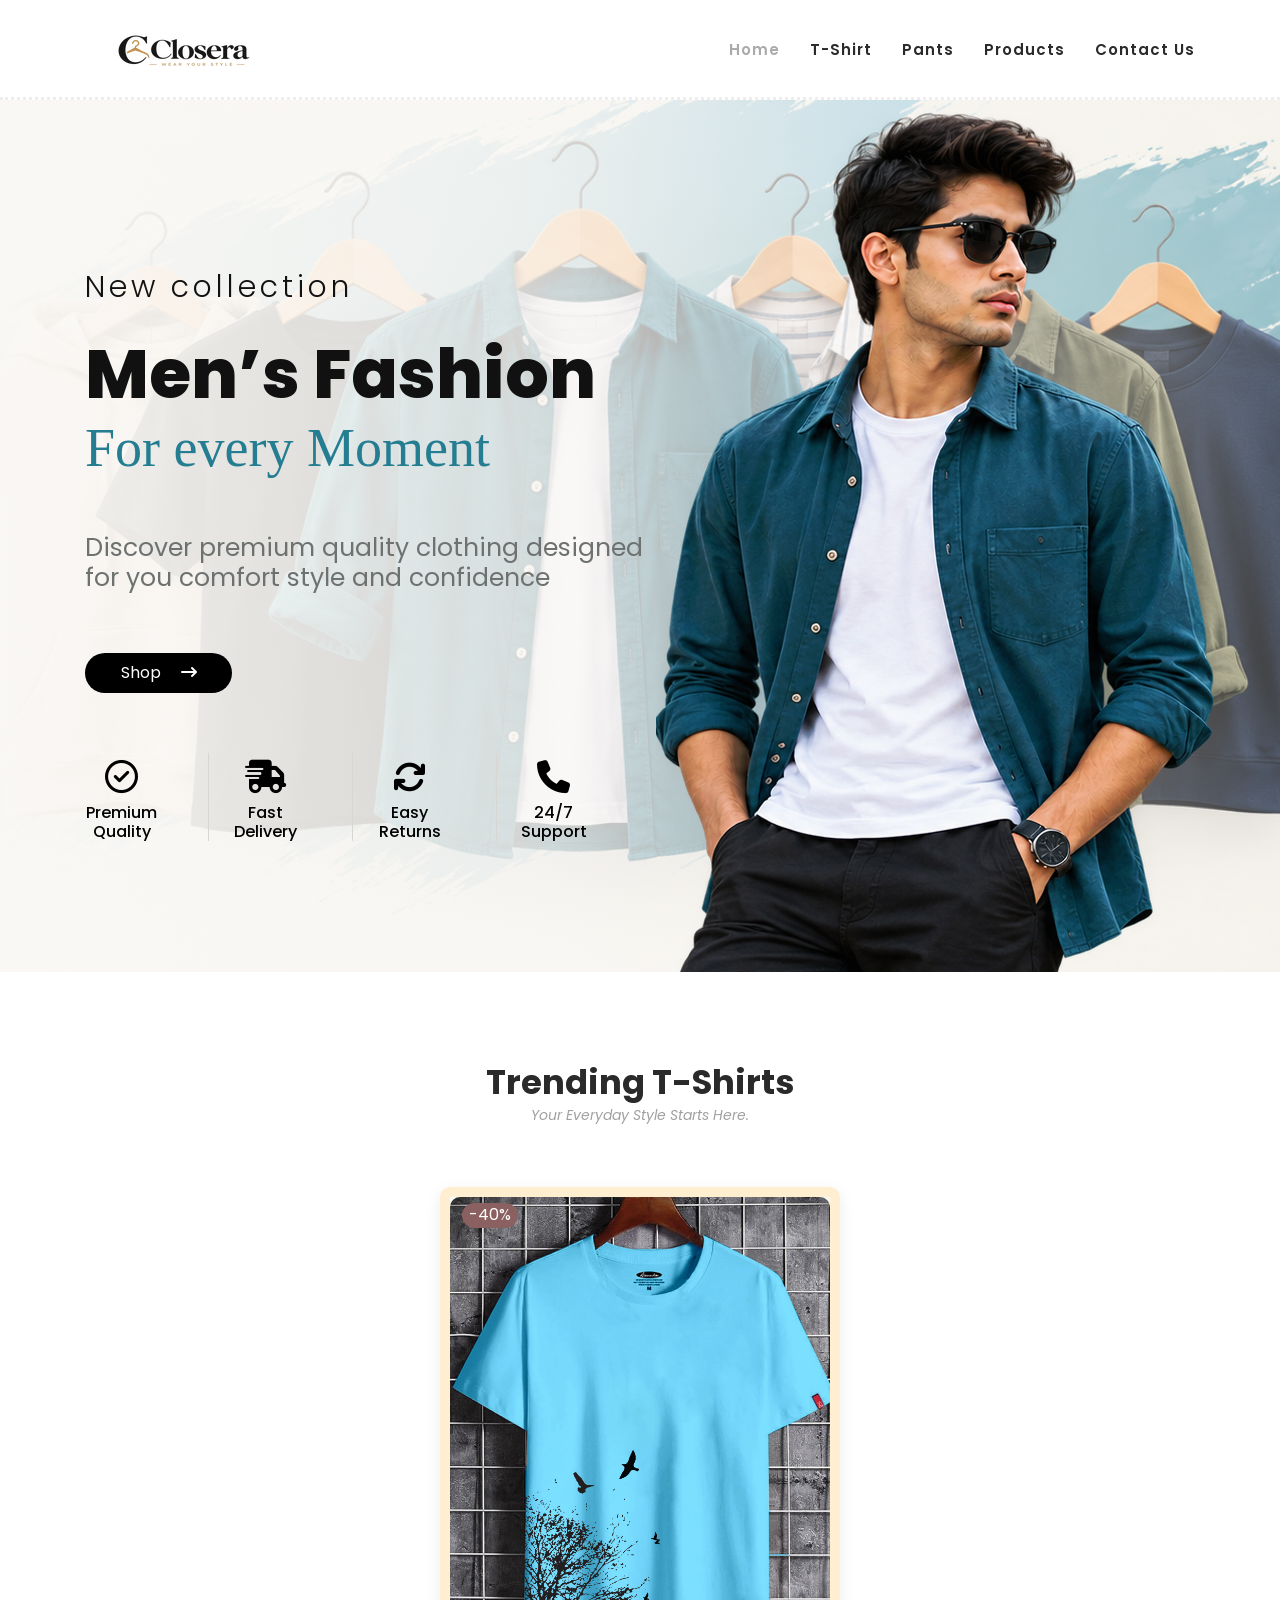
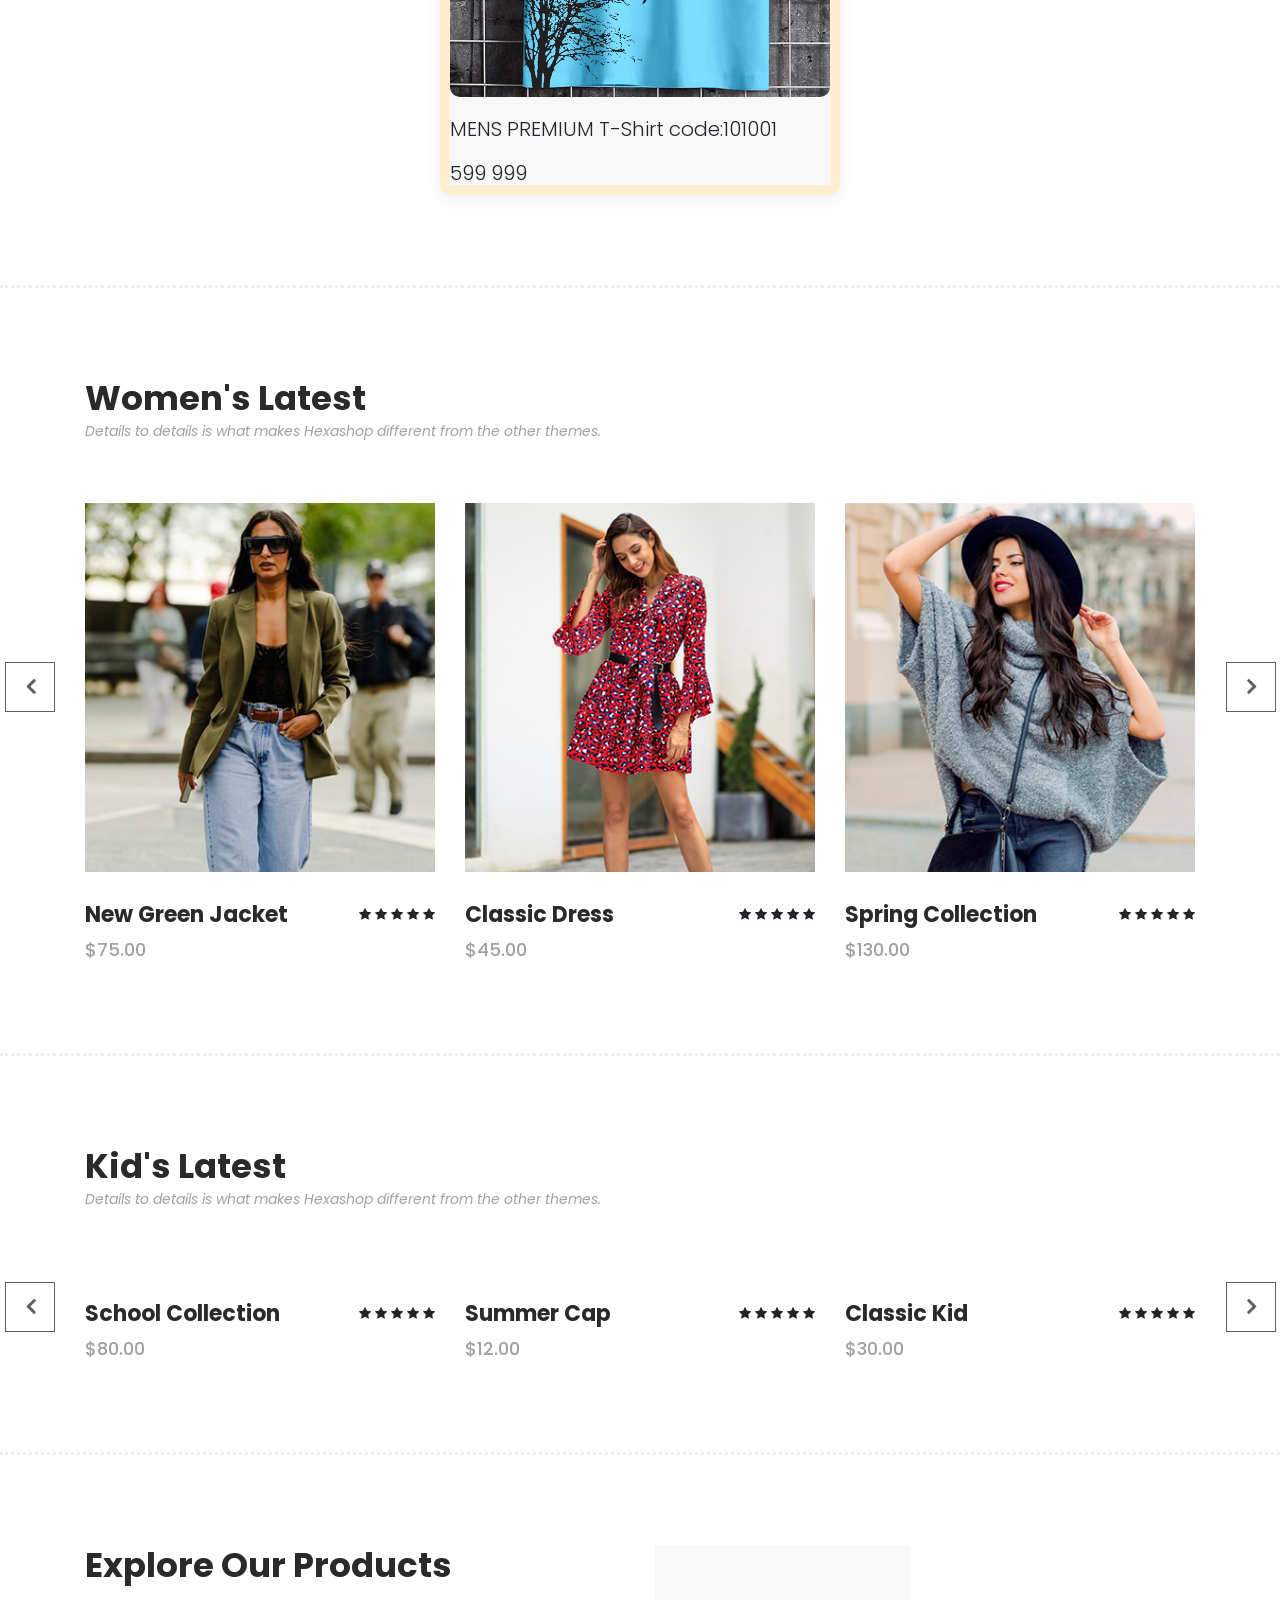
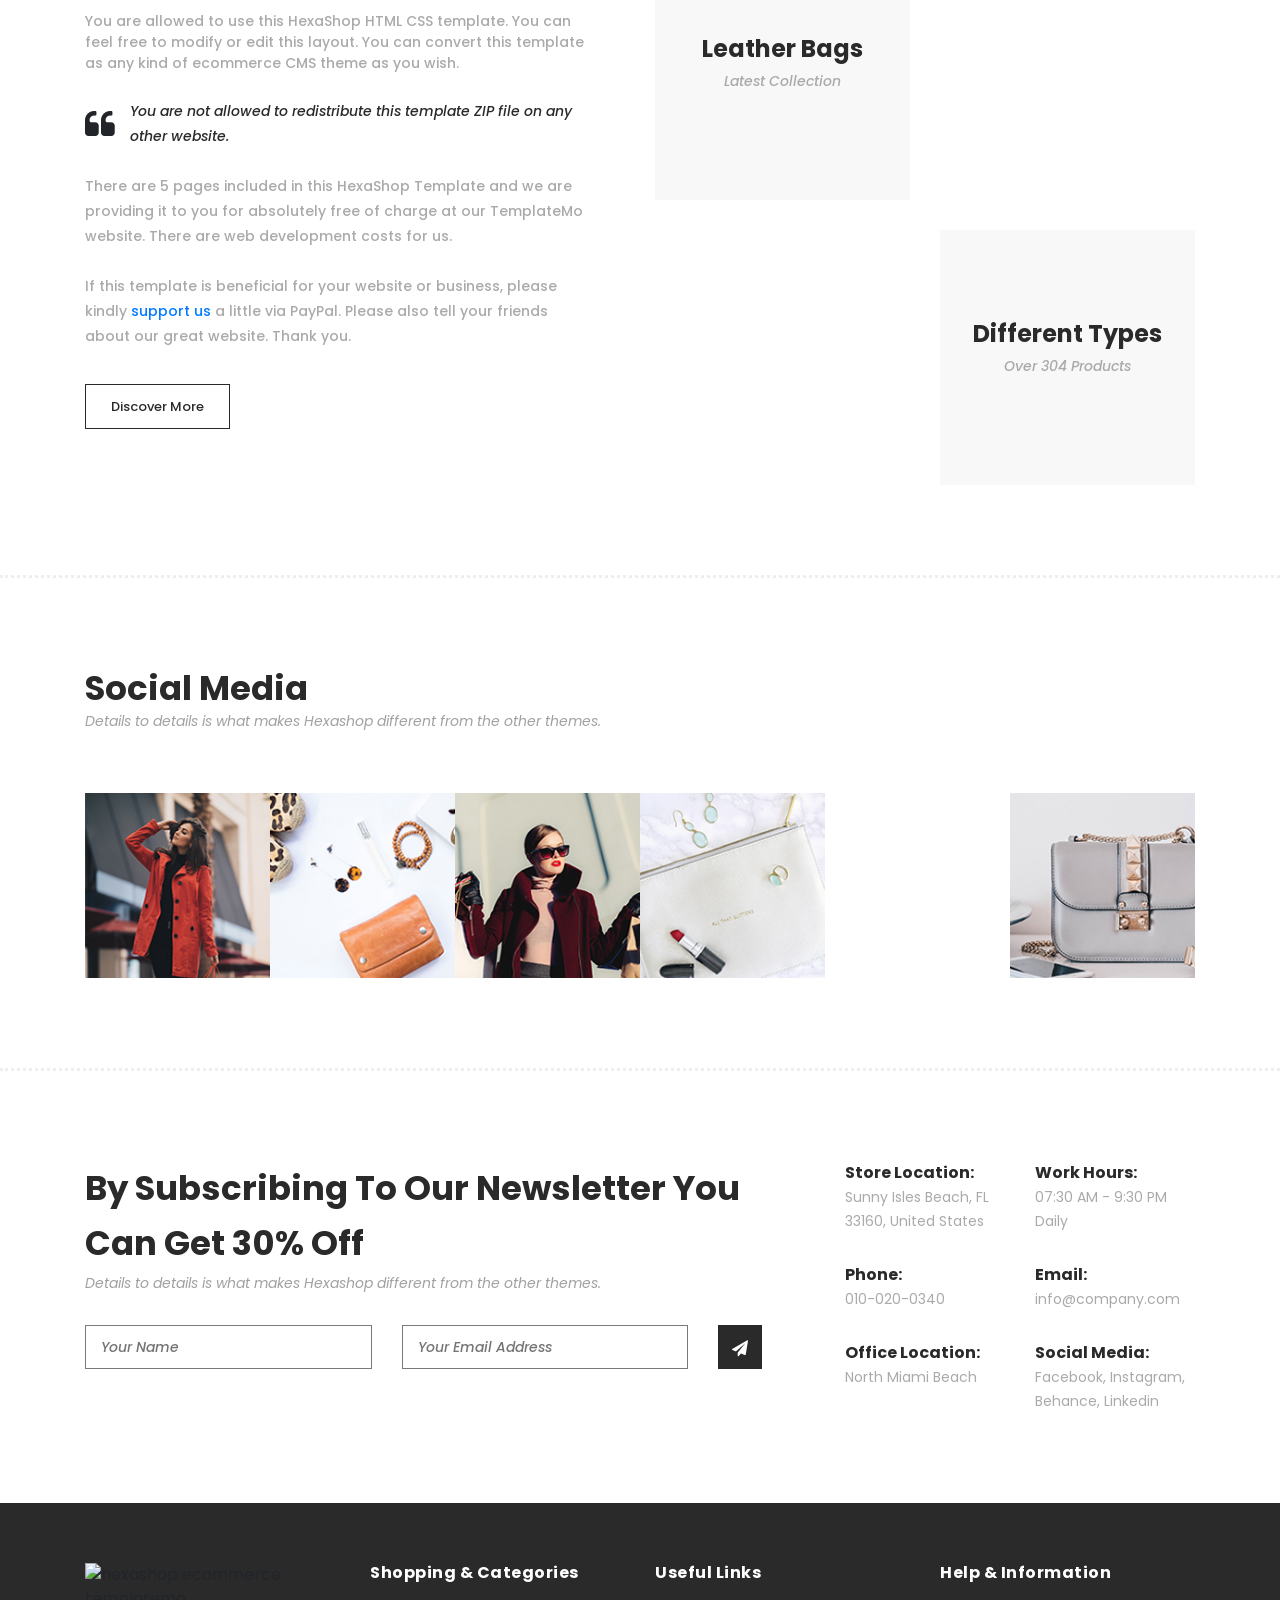
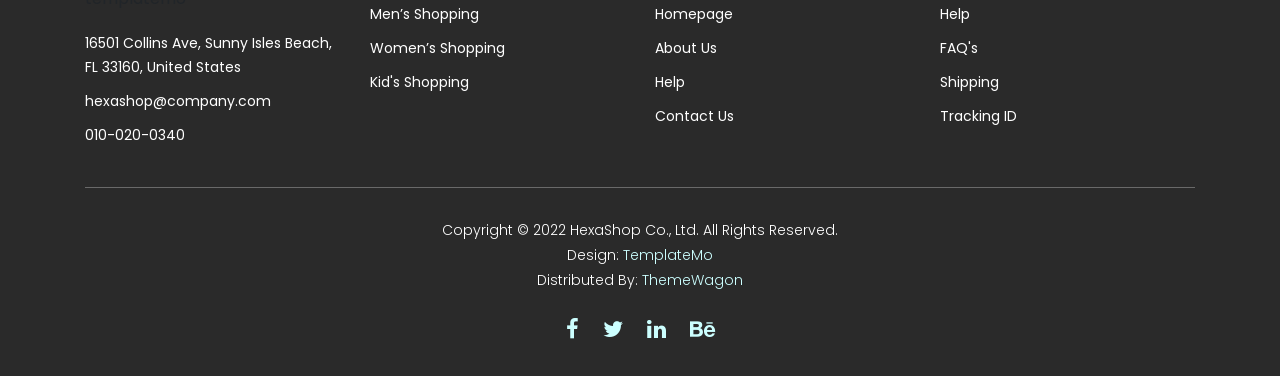
==== index.html @ 5c87155a "first commit" ====
<!DOCTYPE html>
<html lang="en">

  <head>

    <meta charset="utf-8">
    <meta name="viewport" content="width=device-width, initial-scale=1, shrink-to-fit=no">
    <meta name="description" content="">
    <meta name="author" content="">
    <link href="https://fonts.googleapis.com/css?family=Poppins:100,200,300,400,500,600,700,800,900&display=swap" rel="stylesheet">

    <title>Hexashop Ecommerce HTML CSS Template</title>
<link
  rel="stylesheet"
  href="https://cdnjs.cloudflare.com/ajax/libs/font-awesome/6.7.2/css/all.min.css"
/>

    <!-- Additional CSS Files -->
    <link rel="stylesheet" type="text/css" href="assets/css/bootstrap.min.css">

    <link rel="stylesheet" type="text/css" href="assets/css/font-awesome.css">

    <link rel="stylesheet" href="assets/css/templatemo-hexashop.css">

    <link rel="stylesheet" href="assets/css/owl-carousel.css">

    <link rel="stylesheet" href="assets/css/lightbox.css">

    </head>
    
    <body>
    
    <!-- ***** Preloader Start ***** -->
    <div id="preloader">
        <div class="jumper">
            <div></div>
            <div></div>
            <div></div>
        </div>
    </div>  
    <!-- ***** Preloader End ***** -->
    
    
    <!-- ***** Header Area Start ***** -->
    <header class="header-area header-sticky">
        <div class="container">
            <div class="row">
                <div class="col-12">
                    <nav class="main-nav">
                        <!-- ***** Logo Start ***** -->
                        <a href="index.html" class="logo">
                            <img src="assets/images/closera-logo-195x60.png">
                        </a>
                        <!-- ***** Logo End ***** -->
                        <!-- ***** Menu Start ***** -->
                        <ul class="nav">
                            <li class="scroll-to-section"><a href="#top" class="active">Home</a></li>
                            <li class="scroll-to-section"><a href="#men">T-shirt</a></li>
                            <li class="scroll-to-section"><a href="#women">Pants</a></li>
                            <li><a href="products.html">Products</a></li>
                             <li><a href="contact.html">Contact Us</a></li>
                        </ul>        
                        <a class='menu-trigger'>
                            <span>Menu</span>
                        </a>
                        <!-- ***** Menu End ***** -->
                    </nav>
                </div>
            </div>
        </div>
    </header>
    <!-- ***** Header Area End ***** -->
    <section class="main_banner" id="top">
        <div class="container">
            <div class="row">
                <div class="col-lg-6 banaer_text">
                    <p>New collection</p>
                    <h1>Men’s Fashion</h1>
                    <h4>For every Moment</h4>
                    <h6>Discover premium quality clothing designed for you comfort  style and confidence  </h6>
                   <a href="products.html"> <button> Shop  <span><i class="fa-solid fa-arrow-right-long"></i></span> </button></a>
                    <div class="sarvisDiv">
                        <div class="primiam">
                           <div> <i class="fa-regular fa-circle-check"></i></div>
                            <h5>Premium Quality</h5>
                        </div>
                        <div class="primiam">
                           <div> <i class="fa-solid fa-truck-fast"></i></div>
                            <h5>Fast Delivery</h5>
                        </div>
                        <div class="primiam">
                           <div> <i class="fa-solid fa-arrows-rotate"></i></div>
                            <h5>Easy Returns</h5>
                        </div>
                        <div class="primiam lestPri">
                           <div> <i class="fa-solid fa-phone"></i></div>
                            <h5>24/7 Support</h5>
                        </div>
                    </div>    
                </div>  
                <div class="col-lg-6"><img src="assets/images/new1.png" alt=""></div>
                
            </div>
        </div>
    </section>
   

    <!-- ***** Men Area Starts ***** -->
    <section class="section" id="men">
        <div class="container">
            <div class="row">
                <div class="col-lg-12">
                    <div class="section-heading">
                        <h2>Trending T-Shirts</h2>
                        <span>Your Everyday Style Starts Here.</span>
                    </div>
                </div>
            </div>
        </div>
        <div class="container-fluid">
            <div class="row">
                <div class="col-lg-12 customiz_tshirt">
                    <div class="single_tshirt">
                         <div class="Off">-40%</div>
                        <div class="Off_div">
                            
                            <img src="assets/images/p1.png" alt="MENS PREMIUM T-Shirt">
                        </div>
                        <h2>MENS PREMIUM T-Shirt code:101001</h2>
                        <h3>599 <span>999</span> </h3>
                    </div>















                </div>
            </div>
        </div>
    </section>
    <!-- ***** Men Area Ends ***** -->

    <!-- ***** Women Area Starts ***** -->
    <section class="section" id="women">
        <div class="container">
            <div class="row">
                <div class="col-lg-6">
                    <div class="section-heading">
                        <h2>Women's Latest</h2>
                        <span>Details to details is what makes Hexashop different from the other themes.</span>
                    </div>
                </div>
            </div>
        </div>
        <div class="container">
            <div class="row">
                <div class="col-lg-12">
                    <div class="women-item-carousel">
                        <div class="owl-women-item owl-carousel">
                            <div class="item">
                                <div class="thumb">
                                    <div class="hover-content">
                                        <ul>
                                            <li><a href="single-product.html"><i class="fa fa-eye"></i></a></li>
                                            <li><a href="single-product.html"><i class="fa fa-star"></i></a></li>
                                            <li><a href="single-product.html"><i class="fa fa-shopping-cart"></i></a></li>
                                        </ul>
                                    </div>
                                    <img src="assets/images/women-01.jpg" alt="">
                                </div>
                                <div class="down-content">
                                    <h4>New Green Jacket</h4>
                                    <span>$75.00</span>
                                    <ul class="stars">
                                        <li><i class="fa fa-star"></i></li>
                                        <li><i class="fa fa-star"></i></li>
                                        <li><i class="fa fa-star"></i></li>
                                        <li><i class="fa fa-star"></i></li>
                                        <li><i class="fa fa-star"></i></li>
                                    </ul>
                                </div>
                            </div>
                            <div class="item">
                                <div class="thumb">
                                    <div class="hover-content">
                                        <ul>
                                            <li><a href="single-product.html"><i class="fa fa-eye"></i></a></li>
                                            <li><a href="single-product.html"><i class="fa fa-star"></i></a></li>
                                            <li><a href="single-product.html"><i class="fa fa-shopping-cart"></i></a></li>
                                        </ul>
                                    </div>
                                    <img src="assets/images/women-02.jpg" alt="">
                                </div>
                                <div class="down-content">
                                    <h4>Classic Dress</h4>
                                    <span>$45.00</span>
                                    <ul class="stars">
                                        <li><i class="fa fa-star"></i></li>
                                        <li><i class="fa fa-star"></i></li>
                                        <li><i class="fa fa-star"></i></li>
                                        <li><i class="fa fa-star"></i></li>
                                        <li><i class="fa fa-star"></i></li>
                                    </ul>
                                </div>
                            </div>
                            <div class="item">
                                <div class="thumb">
                                    <div class="hover-content">
                                        <ul>
                                            <li><a href="single-product.html"><i class="fa fa-eye"></i></a></li>
                                            <li><a href="single-product.html"><i class="fa fa-star"></i></a></li>
                                            <li><a href="single-product.html"><i class="fa fa-shopping-cart"></i></a></li>
                                        </ul>
                                    </div>
                                    <img src="assets/images/women-03.jpg" alt="">
                                </div>
                                <div class="down-content">
                                    <h4>Spring Collection</h4>
                                    <span>$130.00</span>
                                    <ul class="stars">
                                        <li><i class="fa fa-star"></i></li>
                                        <li><i class="fa fa-star"></i></li>
                                        <li><i class="fa fa-star"></i></li>
                                        <li><i class="fa fa-star"></i></li>
                                        <li><i class="fa fa-star"></i></li>
                                    </ul>
                                </div>
                            </div>
                            <div class="item">
                                <div class="thumb">
                                    <div class="hover-content">
                                        <ul>
                                            <li><a href="single-product.html"><i class="fa fa-eye"></i></a></li>
                                            <li><a href="single-product.html"><i class="fa fa-star"></i></a></li>
                                            <li><a href="single-product.html"><i class="fa fa-shopping-cart"></i></a></li>
                                        </ul>
                                    </div>
                                    <img src="assets/images/women-01.jpg" alt="">
                                </div>
                                <div class="down-content">
                                    <h4>Classic Spring</h4>
                                    <span>$120.00</span>
                                    <ul class="stars">
                                        <li><i class="fa fa-star"></i></li>
                                        <li><i class="fa fa-star"></i></li>
                                        <li><i class="fa fa-star"></i></li>
                                        <li><i class="fa fa-star"></i></li>
                                        <li><i class="fa fa-star"></i></li>
                                    </ul>
                                </div>
                            </div>
                        </div>
                    </div>
                </div>
            </div>
        </div>
    </section>
    <!-- ***** Women Area Ends ***** -->

    <!-- ***** Kids Area Starts ***** -->
    <section class="section" id="kids">
        <div class="container">
            <div class="row">
                <div class="col-lg-6">
                    <div class="section-heading">
                        <h2>Kid's Latest</h2>
                        <span>Details to details is what makes Hexashop different from the other themes.</span>
                    </div>
                </div>
            </div>
        </div>
        <div class="container">
            <div class="row">
                <div class="col-lg-12">
                    <div class="kid-item-carousel">
                        <div class="owl-kid-item owl-carousel">
                            <div class="item">
                                <div class="thumb">
                                    <div class="hover-content">
                                        <ul>
                                            <li><a href="single-product.html"><i class="fa fa-eye"></i></a></li>
                                            <li><a href="single-product.html"><i class="fa fa-star"></i></a></li>
                                            <li><a href="single-product.html"><i class="fa fa-shopping-cart"></i></a></li>
                                        </ul>
                                    </div>
                                    <img src="assets/images/kid-01.jpg" alt="">
                                </div>
                                <div class="down-content">
                                    <h4>School Collection</h4>
                                    <span>$80.00</span>
                                    <ul class="stars">
                                        <li><i class="fa fa-star"></i></li>
                                        <li><i class="fa fa-star"></i></li>
                                        <li><i class="fa fa-star"></i></li>
                                        <li><i class="fa fa-star"></i></li>
                                        <li><i class="fa fa-star"></i></li>
                                    </ul>
                                </div>
                            </div>
                            <div class="item">
                                <div class="thumb">
                                    <div class="hover-content">
                                        <ul>
                                            <li><a href="single-product.html"><i class="fa fa-eye"></i></a></li>
                                            <li><a href="single-product.html"><i class="fa fa-star"></i></a></li>
                                            <li><a href="single-product.html"><i class="fa fa-shopping-cart"></i></a></li>
                                        </ul>
                                    </div>
                                    <img src="assets/images/kid-02.jpg" alt="">
                                </div>
                                <div class="down-content">
                                    <h4>Summer Cap</h4>
                                    <span>$12.00</span>
                                    <ul class="stars">
                                        <li><i class="fa fa-star"></i></li>
                                        <li><i class="fa fa-star"></i></li>
                                        <li><i class="fa fa-star"></i></li>
                                        <li><i class="fa fa-star"></i></li>
                                        <li><i class="fa fa-star"></i></li>
                                    </ul>
                                </div>
                            </div>
                            <div class="item">
                                <div class="thumb">
                                    <div class="hover-content">
                                        <ul>
                                            <li><a href="single-product.html"><i class="fa fa-eye"></i></a></li>
                                            <li><a href="single-product.html"><i class="fa fa-star"></i></a></li>
                                            <li><a href="single-product.html"><i class="fa fa-shopping-cart"></i></a></li>
                                        </ul>
                                    </div>
                                    <img src="assets/images/kid-03.jpg" alt="">
                                </div>
                                <div class="down-content">
                                    <h4>Classic Kid</h4>
                                    <span>$30.00</span>
                                    <ul class="stars">
                                        <li><i class="fa fa-star"></i></li>
                                        <li><i class="fa fa-star"></i></li>
                                        <li><i class="fa fa-star"></i></li>
                                        <li><i class="fa fa-star"></i></li>
                                        <li><i class="fa fa-star"></i></li>
                                    </ul>
                                </div>
                            </div>
                            <div class="item">
                                <div class="thumb">
                                    <div class="hover-content">
                                        <ul>
                                            <li><a href="single-product.html"><i class="fa fa-eye"></i></a></li>
                                            <li><a href="single-product.html"><i class="fa fa-star"></i></a></li>
                                            <li><a href="single-product.html"><i class="fa fa-shopping-cart"></i></a></li>
                                        </ul>
                                    </div>
                                    <img src="assets/images/kid-01.jpg" alt="">
                                </div>
                                <div class="down-content">
                                    <h4>Classic Spring</h4>
                                    <span>$120.00</span>
                                    <ul class="stars">
                                        <li><i class="fa fa-star"></i></li>
                                        <li><i class="fa fa-star"></i></li>
                                        <li><i class="fa fa-star"></i></li>
                                        <li><i class="fa fa-star"></i></li>
                                        <li><i class="fa fa-star"></i></li>
                                    </ul>
                                </div>
                            </div>
                        </div>
                    </div>
                </div>
            </div>
        </div>
    </section>
    <!-- ***** Kids Area Ends ***** -->

    <!-- ***** Explore Area Starts ***** -->
    <section class="section" id="explore">
        <div class="container">
            <div class="row">
                <div class="col-lg-6">
                    <div class="left-content">
                        <h2>Explore Our Products</h2>
                        <span>You are allowed to use this HexaShop HTML CSS template. You can feel free to modify or edit this layout. You can convert this template as any kind of ecommerce CMS theme as you wish.</span>
                        <div class="quote">
                            <i class="fa fa-quote-left"></i><p>You are not allowed to redistribute this template ZIP file on any other website.</p>
                        </div>
                        <p>There are 5 pages included in this HexaShop Template and we are providing it to you for absolutely free of charge at our TemplateMo website. There are web development costs for us.</p>
                        <p>If this template is beneficial for your website or business, please kindly <a rel="nofollow" href="https://paypal.me/templatemo" target="_blank">support us</a> a little via PayPal. Please also tell your friends about our great website. Thank you.</p>
                        <div class="main-border-button">
                            <a href="products.html">Discover More</a>
                        </div>
                    </div>
                </div>
                <div class="col-lg-6">
                    <div class="right-content">
                        <div class="row">
                            <div class="col-lg-6">
                                <div class="leather">
                                    <h4>Leather Bags</h4>
                                    <span>Latest Collection</span>
                                </div>
                            </div>
                            <div class="col-lg-6">
                                <div class="first-image">
                                    <img src="assets/images/explore-image-01.jpg" alt="">
                                </div>
                            </div>
                            <div class="col-lg-6">
                                <div class="second-image">
                                    <img src="assets/images/explore-image-02.jpg" alt="">
                                </div>
                            </div>
                            <div class="col-lg-6">
                                <div class="types">
                                    <h4>Different Types</h4>
                                    <span>Over 304 Products</span>
                                </div>
                            </div>
                        </div>
                    </div>
                </div>
            </div>
        </div>
    </section>
    <!-- ***** Explore Area Ends ***** -->

    <!-- ***** Social Area Starts ***** -->
    <section class="section" id="social">
        <div class="container">
            <div class="row">
                <div class="col-lg-12">
                    <div class="section-heading">
                        <h2>Social Media</h2>
                        <span>Details to details is what makes Hexashop different from the other themes.</span>
                    </div>
                </div>
            </div>
        </div>
        <div class="container">
            <div class="row images">
                <div class="col-2">
                    <div class="thumb">
                        <div class="icon">
                            <a href="http://instagram.com">
                                <h6>Fashion</h6>
                                <i class="fa fa-instagram"></i>
                            </a>
                        </div>
                        <img src="assets/images/instagram-01.jpg" alt="">
                    </div>
                </div>
                <div class="col-2">
                    <div class="thumb">
                        <div class="icon">
                            <a href="http://instagram.com">
                                <h6>New</h6>
                                <i class="fa fa-instagram"></i>
                            </a>
                        </div>
                        <img src="assets/images/instagram-02.jpg" alt="">
                    </div>
                </div>
                <div class="col-2">
                    <div class="thumb">
                        <div class="icon">
                            <a href="http://instagram.com">
                                <h6>Brand</h6>
                                <i class="fa fa-instagram"></i>
                            </a>
                        </div>
                        <img src="assets/images/instagram-03.jpg" alt="">
                    </div>
                </div>
                <div class="col-2">
                    <div class="thumb">
                        <div class="icon">
                            <a href="http://instagram.com">
                                <h6>Makeup</h6>
                                <i class="fa fa-instagram"></i>
                            </a>
                        </div>
                        <img src="assets/images/instagram-04.jpg" alt="">
                    </div>
                </div>
                <div class="col-2">
                    <div class="thumb">
                        <div class="icon">
                            <a href="http://instagram.com">
                                <h6>Leather</h6>
                                <i class="fa fa-instagram"></i>
                            </a>
                        </div>
                        <img src="assets/images/instagram-05.jpg" alt="">
                    </div>
                </div>
                <div class="col-2">
                    <div class="thumb">
                        <div class="icon">
                            <a href="http://instagram.com">
                                <h6>Bag</h6>
                                <i class="fa fa-instagram"></i>
                            </a>
                        </div>
                        <img src="assets/images/instagram-06.jpg" alt="">
                    </div>
                </div>
            </div>
        </div>
    </section>
    <!-- ***** Social Area Ends ***** -->

    <!-- ***** Subscribe Area Starts ***** -->
    <div class="subscribe">
        <div class="container">
            <div class="row">
                <div class="col-lg-8">
                    <div class="section-heading">
                        <h2>By Subscribing To Our Newsletter You Can Get 30% Off</h2>
                        <span>Details to details is what makes Hexashop different from the other themes.</span>
                    </div>
                    <form id="subscribe" action="" method="get">
                        <div class="row">
                          <div class="col-lg-5">
                            <fieldset>
                              <input name="name" type="text" id="name" placeholder="Your Name" required="">
                            </fieldset>
                          </div>
                          <div class="col-lg-5">
                            <fieldset>
                              <input name="email" type="text" id="email" pattern="[^ @]*@[^ @]*" placeholder="Your Email Address" required="">
                            </fieldset>
                          </div>
                          <div class="col-lg-2">
                            <fieldset>
                              <button type="submit" id="form-submit" class="main-dark-button"><i class="fa fa-paper-plane"></i></button>
                            </fieldset>
                          </div>
                        </div>
                    </form>
                </div>
                <div class="col-lg-4">
                    <div class="row">
                        <div class="col-6">
                            <ul>
                                <li>Store Location:<br><span>Sunny Isles Beach, FL 33160, United States</span></li>
                                <li>Phone:<br><span>010-020-0340</span></li>
                                <li>Office Location:<br><span>North Miami Beach</span></li>
                            </ul>
                        </div>
                        <div class="col-6">
                            <ul>
                                <li>Work Hours:<br><span>07:30 AM - 9:30 PM Daily</span></li>
                                <li>Email:<br><span>info@company.com</span></li>
                                <li>Social Media:<br><span><a href="#">Facebook</a>, <a href="#">Instagram</a>, <a href="#">Behance</a>, <a href="#">Linkedin</a></span></li>
                            </ul>
                        </div>
                    </div>
                </div>
            </div>
        </div>
    </div>
    <!-- ***** Subscribe Area Ends ***** -->
    
    <!-- ***** Footer Start ***** -->
    <footer>
        <div class="container">
            <div class="row">
                <div class="col-lg-3">
                    <div class="first-item">
                        <div class="logo">
                            <img src="assets/images/white-logo.png" alt="hexashop ecommerce templatemo">
                        </div>
                        <ul>
                            <li><a href="#">16501 Collins Ave, Sunny Isles Beach, FL 33160, United States</a></li>
                            <li><a href="#">hexashop@company.com</a></li>
                            <li><a href="#">010-020-0340</a></li>
                        </ul>
                    </div>
                </div>
                <div class="col-lg-3">
                    <h4>Shopping &amp; Categories</h4>
                    <ul>
                        <li><a href="#">Men’s Shopping</a></li>
                        <li><a href="#">Women’s Shopping</a></li>
                        <li><a href="#">Kid's Shopping</a></li>
                    </ul>
                </div>
                <div class="col-lg-3">
                    <h4>Useful Links</h4>
                    <ul>
                        <li><a href="#">Homepage</a></li>
                        <li><a href="#">About Us</a></li>
                        <li><a href="#">Help</a></li>
                        <li><a href="#">Contact Us</a></li>
                    </ul>
                </div>
                <div class="col-lg-3">
                    <h4>Help &amp; Information</h4>
                    <ul>
                        <li><a href="#">Help</a></li>
                        <li><a href="#">FAQ's</a></li>
                        <li><a href="#">Shipping</a></li>
                        <li><a href="#">Tracking ID</a></li>
                    </ul>
                </div>
                <div class="col-lg-12">
                    <div class="under-footer">
                        <p>Copyright © 2022 HexaShop Co., Ltd. All Rights Reserved. 
                        
                        <br>Design: <a href="https://templatemo.com" target="_parent" title="free css templates">TemplateMo</a>

                        <br>Distributed By: <a href="https://themewagon.com" target="_blank" title="free & premium responsive templates">ThemeWagon</a></p>
                        <ul>
                            <li><a href="#"><i class="fa fa-facebook"></i></a></li>
                            <li><a href="#"><i class="fa fa-twitter"></i></a></li>
                            <li><a href="#"><i class="fa fa-linkedin"></i></a></li>
                            <li><a href="#"><i class="fa fa-behance"></i></a></li>
                        </ul>
                    </div>
                </div>
            </div>
        </div>
    </footer>
    

    <!-- jQuery -->
    <script src="assets/js/jquery-2.1.0.min.js"></script>

    <!-- Bootstrap -->
    <script src="assets/js/popper.js"></script>
    <script src="assets/js/bootstrap.min.js"></script>

    <!-- Plugins -->
    <script src="assets/js/owl-carousel.js"></script>
    <script src="assets/js/accordions.js"></script>
    <script src="assets/js/datepicker.js"></script>
    <script src="assets/js/scrollreveal.min.js"></script>
    <script src="assets/js/waypoints.min.js"></script>
    <script src="assets/js/jquery.counterup.min.js"></script>
    <script src="assets/js/imgfix.min.js"></script> 
    <script src="assets/js/slick.js"></script> 
    <script src="assets/js/lightbox.js"></script> 
    <script src="assets/js/isotope.js"></script> 
    
    <!-- Global Init -->
    <script src="assets/js/custom.js"></script>

    <script>

        $(function() {
            var selectedClass = "";
            $("p").click(function(){
            selectedClass = $(this).attr("data-rel");
            $("#portfolio").fadeTo(50, 0.1);
                $("#portfolio div").not("."+selectedClass).fadeOut();
            setTimeout(function() {
              $("."+selectedClass).fadeIn();
              $("#portfolio").fadeTo(50, 1);
            }, 500);
                
            });
        });

    </script>

  </body>
</html>
---- assets/css/templatemo-hexashop.css ----
@import url("https://fonts.googleapis.com/css?family=Poppins:100,200,300,400,500,600,700,800,900");
/* 
---------------------------------------------
reset
--------------------------------------------- 
*/
html, body, div, span, applet, object, iframe, h1, h2, h3, h4, h5, h6, p, blockquote, div
pre, a, abbr, acronym, address, big, cite, code, del, dfn, em, font, img, ins, kbd, q,
s, samp, small, strike, strong, sub, sup, tt, var, b, u, i, center, dl, dt, dd, ol, ul, li,
figure, header, nav, section, article, aside, footer, figcaption {
  margin: 0;
  padding: 0;
  border: 0;
  outline: 0;
}

.clearfix:after {
  content: ".";
  display: block;
  clear: both;
  visibility: hidden;
  line-height: 0;
  height: 0;
}

.clearfix {
  display: inline-block;
}

html[xmlns] .clearfix {
  display: block;
}

* html .clearfix {
  height: 1%;
}

ul, li {
  padding: 0;
  margin: 0;
  list-style: none;
}

header, nav, section, article, aside, footer, hgroup {
  display: block;
}

* {
  box-sizing: border-box;
}

html, body {
  font-family: 'Poppins', sans-serif;
  font-weight: 400;
  background-color: #fff;
  font-size: 16px;
  -ms-text-size-adjust: 100%;
  -webkit-font-smoothing: antialiased;
  -moz-osx-font-smoothing: grayscale;
}

a {
  text-decoration: none !important;
}

h1, h2, h3, h4, h5, h6 {
  margin-top: 0px;
  margin-bottom: 0px;
}

ul {
  margin-bottom: 0px;
}

p {
  font-size: 14px;
  line-height: 25px;
  color: #2a2a2a;
}

/* 
---------------------------------------------
global styles
--------------------------------------------- 
*/
html,
body {
  background: #fff;
  font-family: 'Poppins', sans-serif;
}

::selection {
  background: #2a2a2a;
  color: #fff;
}

::-moz-selection {
  background: #2a2a2a;
  color: #fff;
}

@media (max-width: 991px) {
  html, body {
    overflow-x: hidden;
  }
  .mobile-top-fix {
    margin-top: 30px;
    margin-bottom: 0px;
  }
  .mobile-bottom-fix {
    margin-bottom: 30px;
  }
  .mobile-bottom-fix-big {
    margin-bottom: 60px;
  }
}

.main-border-button a {
  font-size: 13px;
  color: #fff;
  border: 1px solid #fff;
  padding: 12px 25px;
  display: inline-block;
  font-weight: 500;
  transition: all .3s;
}

.main-border-button a:hover {
  background-color: #fff;
  color: #2a2a2a;
}

.main-white-button a {
  font-size: 13px;
  color: #2a2a2a;
  background-color: #fff;
  padding: 12px 25px;
  display: inline-block;
  border-radius: 3px;
  font-weight: 600;
  transition: all .3s;
}

.main-white-button a:hover {
  opacity: 0.9;
}

.main-text-button a {
  font-size: 13px;
  color: #fff;
  font-weight: 600;
  transition: all .3s;
}

.main-text-button a:hover {
  opacity: 0.9;
}

.section-heading h2 {
  font-size: 34px;
  font-weight: 700;
  color: #2a2a2a;
}

.section-heading span {
  font-size: 14px;
  color: #a1a1a1;
  font-style: italic;
  font-weight: 400;
}



/* 
---------------------------------------------
header
--------------------------------------------- 
*/

.background-header {
  border-bottom: none !important;
  background-color: #fff;
  height: 80px!important;
  position: fixed!important;
  top: 0px;
  left: 0px;
  right: 0px;
  box-shadow: 0px 0px 10px rgba(0,0,0,0.15)!important;
}

.background-header .logo,
.background-header .main-nav .nav li a {
  color: #1e1e1e!important;
}

.background-header .main-nav .nav li:hover a {
  color: #2a2a2a!important;
}

.background-header .nav li a.active {
  color: #2a2a2a!important;
}

.header-area {
  border-bottom: 3px dotted #eee;
  box-shadow: none;
  background-color: #fff;
  position: absolute;
  top: 0px;
  left: 0px;
  right: 0px;
  z-index: 100;
  height: 100px;
  -webkit-transition: all .5s ease 0s;
  -moz-transition: all .5s ease 0s;
  -o-transition: all .5s ease 0s;
  transition: all .5s ease 0s;
}

.header-area .main-nav {
  min-height: 80px;
  background: transparent;
}

.header-area .main-nav .logo {
  line-height: 100px;
  color: #fff;
  font-size: 28px;
  font-weight: 700;
  text-transform: uppercase;
  letter-spacing: 2px;
  float: left;
  -webkit-transition: all 0.3s ease 0s;
  -moz-transition: all 0.3s ease 0s;
  -o-transition: all 0.3s ease 0s;
  transition: all 0.3s ease 0s;
}

.background-header .main-nav .logo {
  line-height: 75px;
}

.background-header .nav {
  margin-top: 20px !important;
}

.header-area .main-nav .nav {
  float: right;
  margin-top: 30px;
  margin-right: 0px;
  background-color: transparent;
  -webkit-transition: all 0.3s ease 0s;
  -moz-transition: all 0.3s ease 0s;
  -o-transition: all 0.3s ease 0s;
  transition: all 0.3s ease 0s;
  position: relative;
  z-index: 999;
}

.header-area .main-nav .nav li {
  padding-left: 15px;
  padding-right: 15px;
}

.header-area .main-nav .nav li:last-child {
  padding-right: 0px;
}

.header-area .main-nav .nav li a {
  display: block;
  font-weight: 600;
  font-size: 15px;
  color: #2a2a2a;
  text-transform: capitalize;
  -webkit-transition: all 0.3s ease 0s;
  -moz-transition: all 0.3s ease 0s;
  -o-transition: all 0.3s ease 0s;
  transition: all 0.3s ease 0s;
  height: 40px;
  line-height: 40px;
  border: transparent;
  letter-spacing: 1px;
}

.header-area .main-nav .nav li a {
  color: #2a2a2a;
}

.header-area .main-nav .nav li:hover a,
.header-area .main-nav .nav li a.active {
  color: #aaa!important;
}

.background-header .main-nav .nav li:hover a,
.background-header .main-nav .nav li a.active {
  color: #aaa!important;
  opacity: 1;
}


.header-area .main-nav .menu-trigger {
  cursor: pointer;
  display: block;
  position: absolute;
  top: 33px;
  width: 32px;
  height: 40px;
  text-indent: -9999em;
  z-index: 99;
  right: 40px;
  display: none;
}



.background-header .main-nav .menu-trigger {
  top: 23px;
}

.header-area .main-nav .menu-trigger span,
.header-area .main-nav .menu-trigger span:before,
.header-area .main-nav .menu-trigger span:after {
  -moz-transition: all 0.4s;
  -o-transition: all 0.4s;
  -webkit-transition: all 0.4s;
  transition: all 0.4s;
  background-color: #1e1e1e;
  display: block;
  position: absolute;
  width: 30px;
  height: 2px;
  left: 0;
}

.background-header .main-nav .menu-trigger span,
.background-header .main-nav .menu-trigger span:before,
.background-header .main-nav .menu-trigger span:after {
  background-color: #1e1e1e;
}

.header-area .main-nav .menu-trigger span:before,
.header-area .main-nav .menu-trigger span:after {
  -moz-transition: all 0.4s;
  -o-transition: all 0.4s;
  -webkit-transition: all 0.4s;
  transition: all 0.4s;
  background-color: #1e1e1e;
  display: block;
  position: absolute;
  width: 30px;
  height: 2px;
  left: 0;
  width: 75%;
}

.background-header .main-nav .menu-trigger span:before,
.background-header .main-nav .menu-trigger span:after {
  background-color: #1e1e1e;
}

.header-area .main-nav .menu-trigger span:before,
.header-area .main-nav .menu-trigger span:after {
  content: "";
}

.header-area .main-nav .menu-trigger span {
  top: 16px;
}

.header-area .main-nav .menu-trigger span:before {
  -moz-transform-origin: 33% 100%;
  -ms-transform-origin: 33% 100%;
  -webkit-transform-origin: 33% 100%;
  transform-origin: 33% 100%;
  top: -10px;
  z-index: 10;
}

.header-area .main-nav .menu-trigger span:after {
  -moz-transform-origin: 33% 0;
  -ms-transform-origin: 33% 0;
  -webkit-transform-origin: 33% 0;
  transform-origin: 33% 0;
  top: 10px;
}

.header-area .main-nav .menu-trigger.active span,
.header-area .main-nav .menu-trigger.active span:before,
.header-area .main-nav .menu-trigger.active span:after {
  background-color: transparent;
  width: 100%;
}

.header-area .main-nav .menu-trigger.active span:before {
  -moz-transform: translateY(6px) translateX(1px) rotate(45deg);
  -ms-transform: translateY(6px) translateX(1px) rotate(45deg);
  -webkit-transform: translateY(6px) translateX(1px) rotate(45deg);
  transform: translateY(6px) translateX(1px) rotate(45deg);
  background-color: #1e1e1e;
}

.background-header .main-nav .menu-trigger.active span:before {
  background-color: #1e1e1e;
}

.header-area .main-nav .menu-trigger.active span:after {
  -moz-transform: translateY(-6px) translateX(1px) rotate(-45deg);
  -ms-transform: translateY(-6px) translateX(1px) rotate(-45deg);
  -webkit-transform: translateY(-6px) translateX(1px) rotate(-45deg);
  transform: translateY(-6px) translateX(1px) rotate(-45deg);
  background-color: #1e1e1e;
}

.background-header .main-nav .menu-trigger.active span:after {
  background-color: #1e1e1e;
}

.header-area.header-sticky {
  min-height: 80px;
}

.header-area .nav {
  margin-top: 30px;
}

.header-area.header-sticky .nav li a.active {
  color: #aaa;
}

@media (max-width: 1200px) {
  .header-area .main-nav .nav li {
    padding-left: 12px;
    padding-right: 12px;
  }
  .header-area .main-nav:before {
    display: none;
  }
}

@media (max-width: 767px) {
  .header-area .main-nav .logo {
    color: #1e1e1e;
  }
  .header-area.header-sticky .nav li a:hover,
  .header-area.header-sticky .nav li a.active {
    color: #aaa!important;
    opacity: 1;
  }
  .header-area.header-sticky .nav li.search-icon a {
    width: 100%;
  }
  .header-area {
    background-color: #f7f7f7;
    padding: 0px 15px;
    height: 100px;
    box-shadow: none;
    text-align: center;
  }
  .header-area .container {
    padding: 0px;
  }
  .header-area .logo {
    margin-left: 30px;
  }
  .header-area .menu-trigger {
    display: block !important;
  }
  .header-area .main-nav {
    overflow: hidden;
  }
  .header-area .main-nav .nav {
    float: none;
    width: 100%;
    display: none;
    -webkit-transition: all 0s ease 0s;
    -moz-transition: all 0s ease 0s;
    -o-transition: all 0s ease 0s;
    transition: all 0s ease 0s;
    margin-left: 0px;
  }
  .header-area .main-nav .nav li:first-child {
    border-top: 1px solid #eee;
  }
  .header-area.header-sticky .nav {
    margin-top: 100px !important;
  }
  .header-area .main-nav .nav li {
    width: 100%;
    background: #fff;
    border-bottom: 1px solid #eee;
    padding-left: 0px !important;
    padding-right: 0px !important;
  }
  .header-area .main-nav .nav li a {
    height: 50px !important;
    line-height: 50px !important;
    padding: 0px !important;
    border: none !important;
    background: #f7f7f7 !important;
    color: #191a20 !important;
  }
  .header-area .main-nav .nav li a:hover {
    background: #eee !important;
    color: #aaa!important;
  }
  
}

@media (min-width: 767px) {
  .header-area .main-nav .nav {
    display: flex !important;
  }
}


/* 
---------------------------------------------
banner
--------------------------------------------- 
*/

.main_banner {
  padding-top: 100px;


  background-color: #faf8f5;
  background-image:
    linear-gradient(
      90deg,
      rgba(250, 248, 245, 0.97) 0%,
      rgba(250, 248, 245, 0.85) 40%,
      rgba(250, 248, 245, 0.25) 100%
    ),
    url("/assets/images/Teal Shirt Clothing Rack Showcase.png");

  background-size: cover;
  background-position: center;
  background-repeat: no-repeat;
}

.banaer_text p {
  margin-top: 160px;
  margin-bottom: 20px;
  font-size: 30px;
  font-weight: 300;
  letter-spacing: 4px;
  line-height: 1.8;
  color: #111111;
}

.banaer_text h1 {

  font-size: 68px;
  font-weight: 800;
  color: #111111;
}

.main_banner .banaer_text h4 {
  font-family: 'Yellowtail', cursive;
  font-size: 54px;
  font-weight: 400;
  color: #247d91;


}

.main_banner .banaer_text h6 {
    margin-top: 53px;
    margin-bottom: 60px;
    width: 564px;
    font-size: 25px;
    font-weight: 400;
    color: #6d7271;
}
.main_banner .banaer_text button {
width: 147px ;
height: 40px ;
border-radius: 23px;
border: none;
outline: none;
 color: #fff;
background: #000;
display: flex;
justify-content: center;
align-items: center;
gap: 20px;
font-size: 16px;
font-weight: 400;
transition: .4s   all linear ;
}

.main_banner .banaer_text button:hover{
  background: #247d91;
  padding-left: 15px;
  
}
.main_banner .banaer_text .sarvisDiv{

padding-top: 60px;
padding-bottom: 60px;
display: flex;
gap: 20px;

}


.main_banner .banaer_text .primiam{
text-align: center;
width: fit-content;
padding-right: 50px;
border-right: 1px solid #d8d6d2 ;
}
.main_banner .banaer_text .primiam div{
  font-size: 33px;
  color: #000;
  font-weight: 300;
}
.main_banner .banaer_text .primiam h5{
  font-size: 16px;
  width: 73px;
  color: #000;
  text-align: center;
}
.main_banner .banaer_text .lestPri{

border: none;
}


/*
---------------------------------------------
Men
---------------------------------------------
*/

#men {
  padding-top: 90px;
  padding-bottom: 90px;
  border-bottom: 3px dotted #eee;
}

#men .section-heading {
  margin-bottom: 60px;
  text-align: center;
}


.customiz_tshirt{
  display: flex;
  justify-content: center;
  gap: 20px;
}
.single_tshirt {
  width: 400px;
  overflow: hidden;
  border-radius: 10px;
  background: #f8f8f8;
  cursor: pointer;
  transition: all 0.4s ease;
  border: 10px solid rgb(255, 238, 207);
    box-shadow: 0 4px 15px rgba(0, 0, 0, 0.08);
    position: relative;
}

.single_tshirt img {
  width: 100%;
  height: 500px;
  object-fit: cover;
  display: block;
  transition: transform 0.4s ease;
  border-radius: 10px;
}

.single_tshirt:hover img {
  transform: scale(1.08);
}

.Off {
    position: absolute;
    top: 6px;
    left: 12px;
    z-index: 100;
    background: rgb(138, 96, 96);
    width: 56px;
    height: 25px;
    border-radius: 23px;
    color: white;
    display: flex;
    justify-content: center;
    align-items: center;
}

.single_tshirt h2{
  margin-top: 20px;
  font-size: 20px;
  font-weight: 300;
}
.single_tshirt h3{
  margin-top: 20px;
  font-size: 20px;
  font-weight: 300;
}























/*
---------------------------------------------
Women
---------------------------------------------
*/

#women {
  padding-top: 90px;
  padding-bottom: 90px;
  border-bottom: 3px dotted #eee;
}

#women .section-heading {
  margin-bottom: 60px;
}

#women .item .down-content {
  padding-top: 30px;
  position: relative;
  z-index: 3;
  background-color: #fff;
}

#women .item .down-content h4 {
  font-size: 22px;
  color: #2a2a2a;
  font-weight: 700;
  margin-bottom: 8px;
}

#women .item .down-content span {
  font-size: 18px;
  color: #a1a1a1;
  font-weight: 500;
  display: block;
}

#women .item .down-content ul.stars {
  position: absolute;
  right: 0;
  top: 30px;
}

#women .item .down-content ul.stars li {
  display: inline;
  font-size: 13px;
}

#women .item .thumb .hover-content {
  position: absolute;
  z-index: 2;
  text-align: center;
  bottom: -60px;
  width: 100%;
  opacity: 0;
  visibility: hidden;
  transition: all .5s;
}

#women .item .thumb:hover .hover-content {
  bottom: 30px;
  opacity: 1;
  visibility: visible;
}

#women .item .thumb {
  position: relative;
}

#women .item .thumb .hover-content ul li {
  display: inline;
  margin: 0px 10px;
}

#women .item .thumb .hover-content ul li a {
  width: 50px;
  height: 50px;
  text-align: center;
  line-height: 50px;
  display: inline-block;
  color: #2a2a2a;
  background-color: #fff;
}


#women .owl-nav {
  text-align: center;
  position: absolute;
  width: 100%;
  top: 40%;
  transform: translateY(-25px);
}

#women .owl-dots {
  display: none;
}
    
#women .owl-nav .owl-prev{
  position: absolute;
  left: -80px;
  outline: none;
}

#women .owl-nav .owl-prev span,
#women .owl-nav .owl-next span {
  opacity: 0;
}

#women .owl-nav .owl-prev:before {
  display: inline-block;
  font-family: 'FontAwesome';
  color: #2a2a2a;
  font-size: 25px;
  font-weight: 700;
  content: '\f104';
  width: 50px;
  height: 50px;
  background-color: transparent;
  line-height: 48px;
  border :1px solid #2a2a2a;
}

#women .owl-nav .owl-prev {
  opacity: 0.75;
  transition: all .5s;
}

#women .owl-nav .owl-prev:hover {
  opacity: 1;
}

#women .owl-nav .owl-next {
  opacity: 0.75;
  transition: all .5s;
}

#women .owl-nav .owl-next:hover {
  opacity: 1;
}

#women .owl-nav .owl-next{
  outline: none;
  position: absolute;
  right: -85px;
}

#women .owl-nav .owl-next:before {
  display: inline-block;
  font-family: 'FontAwesome';
  color: #2a2a2a;
  font-size: 25px;
  font-weight: 700;
  content: '\f105';
  width: 50px;
  height: 50px;
  background-color: transparent;
  line-height: 48px;
  border :1px solid #2a2a2a;
}

/*
---------------------------------------------
Kids
---------------------------------------------
*/

#kids {
  padding-top: 90px;
  padding-bottom: 90px;
  border-bottom: 3px dotted #eee;
}

#kids .section-heading {
  margin-bottom: 60px;
}

#kids .item .down-content {
  padding-top: 30px;
  position: relative;
  z-index: 3;
  background-color: #fff;
}

#kids .item .down-content h4 {
  font-size: 22px;
  color: #2a2a2a;
  font-weight: 700;
  margin-bottom: 8px;
}

#kids .item .down-content span {
  font-size: 18px;
  color: #a1a1a1;
  font-weight: 500;
  display: block;
}

#kids .item .down-content ul.stars {
  position: absolute;
  right: 0;
  top: 30px;
}

#kids .item .down-content ul.stars li {
  display: inline;
  font-size: 13px;
}

#kids .item .thumb .hover-content {
  position: absolute;
  z-index: 2;
  text-align: center;
  bottom: -60px;
  width: 100%;
  opacity: 0;
  visibility: hidden;
  transition: all .5s;
}

#kids .item .thumb:hover .hover-content {
  bottom: 30px;
  opacity: 1;
  visibility: visible;
}

#kids .item .thumb {
  position: relative;
}

#kids .item .thumb .hover-content ul li {
  display: inline;
  margin: 0px 10px;
}

#kids .item .thumb .hover-content ul li a {
  width: 50px;
  height: 50px;
  text-align: center;
  line-height: 50px;
  display: inline-block;
  color: #2a2a2a;
  background-color: #fff;
}


#kids .owl-nav {
  text-align: center;
  position: absolute;
  width: 100%;
  top: 40%;
  transform: translateY(-25px);
}

#kids .owl-dots {
  display: none;
}
    
#kids .owl-nav .owl-prev{
  position: absolute;
  left: -80px;
  outline: none;
}

#kids .owl-nav .owl-prev span,
#kids .owl-nav .owl-next span {
  opacity: 0;
}

#kids .owl-nav .owl-prev:before {
  display: inline-block;
  font-family: 'FontAwesome';
  color: #2a2a2a;
  font-size: 25px;
  font-weight: 700;
  content: '\f104';
  width: 50px;
  height: 50px;
  background-color: transparent;
  line-height: 48px;
  border :1px solid #2a2a2a;
}

#kids .owl-nav .owl-prev {
  opacity: 0.75;
  transition: all .5s;
}

#kids .owl-nav .owl-prev:hover {
  opacity: 1;
}

#kids .owl-nav .owl-next {
  opacity: 0.75;
  transition: all .5s;
}

#kids .owl-nav .owl-next:hover {
  opacity: 1;
}

#kids .owl-nav .owl-next{
  outline: none;
  position: absolute;
  right: -85px;
}

#kids .owl-nav .owl-next:before {
  display: inline-block;
  font-family: 'FontAwesome';
  color: #2a2a2a;
  font-size: 25px;
  font-weight: 700;
  content: '\f105';
  width: 50px;
  height: 50px;
  background-color: transparent;
  line-height: 48px;
  border :1px solid #2a2a2a;
}


/*
---------------------------------------------
Explore
---------------------------------------------
*/

#explore {
  padding-top: 90px;
  padding-bottom: 90px;
  border-bottom: 3px dotted #eee;
}

#explore .left-content {
  margin-right: 30px;
}

#explore .left-content h2 {
  font-size: 34px;
  font-weight: 700;
  color: #2a2a2a;
}

#explore .left-content span {
  font-size: 14px;
  color: #aaaaaa;
  font-weight: 500;
  display: block;
  margin-top: 25px;
}

#explore .left-content .quote {
  margin-top: 25px;
}

#explore .left-content .quote i {
  float: left;
  font-size: 32px;
  margin-right: 15px;
  margin-top: 10px;
}

#explore .left-content .quote p {
  font-style: italic;
  color: #2a2a2a;
  font-weight: 500;
}

#explore .left-content p {
  font-size: 14px;
  color: #aaaaaa;
  font-weight: 500;
  display: block;
  margin-top: 25px;
}

#explore .left-content .main-border-button a {
  color: #2a2a2a;
  border-color: #2a2a2a;
  margin-top: 35px;
}

#explore .left-content .main-border-button a:hover {
  background-color: #2a2a2a;
  color: #fff;
}

#explore img {
  width: 100%;
  overflow: hidden;
}

#explore .leather {
  margin-bottom: 30px;
}

#explore .first-image {
  margin-bottom: 30px;
}

#explore .leather,
#explore .types {
  min-height: 255px;
  background-color: #f8f8f8;
  text-align: center;
  width: 100%;
}

#explore .leather h4,
#explore .types h4 {
  font-size: 24px;
  font-weight: 700;
  color: #2a2a2a;
  padding-top: 90px;
  margin-bottom: 5px;
}

#explore .leather span,
#explore .types span {
  font-size: 14px;
  font-style: italic;
  color: #aaa;
  font-weight: 500;
}

/* 
---------------------------------------------
Social
--------------------------------------------- 
*/

#social {
  margin-top: 90px;
  padding-bottom: 90px;
  border-bottom: 3px dotted #eee;
}

#social .col-2 {
  padding-left: 0;
  padding-right: 0;
}

#social .images {
  margin-top: 60px;
  padding-left: 15px;
  padding-right: 15px;
}

#social .thumb {
  position: relative;
}

#social .thumb .icon {
  position: absolute;
  bottom: 0;
  left: 0;
  right: 0;
  top: 0;
  width: 100%;
  background-color: rgba(0,0,0,0.85);
  opacity: 0;
  visibility: hidden;
  transition: all .3s;
}

#social .thumb:hover .icon {
  opacity: 1;
  visibility: visible;
}

#social .thumb .icon h6 {
  color: #fff;
  position: absolute;
  font-size: 14px;
  bottom: 40px;
  font-weight: 400;
  left: 15px;
}

#social .thumb .icon i {
  color: #fff;
  position: absolute;
  bottom: 15px;
  left: 15px;
}

#social .thumb img {
  width: 100%;
  overflow: hidden;
}


/* 
---------------------------------------------
Subscribe
--------------------------------------------- 
*/

.subscribe {
  margin-top: 90px;
}

.subscribe .section-heading {
  margin-bottom: 30px;
}

.subscribe .section-heading h2 {
  line-height: 55px;
}

.subscribe form input {
  width: 100%;
  height: 44px;
  line-height: 44px;
  padding: 0px 15px;
  font-size: 14px;
  font-style: italic;
  font-weight: 500;
  color: #aaa;
  border-radius: 0px;
  border: 1px solid #7a7a7a;
  box-shadow: none;
}

.subscribe form input::focus {
  border-color: #2a2a2a;
  border-radius: 0px;
}

.subscribe form button {
  width: 44px;
  height: 44px;
  display: inline-block;
  text-align: center;
  line-height: 44px;
  background-color: #2a2a2a;
  box-shadow: none;
  border: 1px solid transparent;
  color: #fff;
  transition: all 0.3s;
}

.subscribe form button:hover {
  background-color: #fff;
  border: 1px solid #2a2a2a;
  color: #2a2a2a;
}

.subscribe ul li {
  margin-bottom: 30px;
  display: block;
}

.subscribe ul li {
  font-size: 16px;
  font-weight: 700;
  color: #2a2a2a;
}

.subscribe ul li span,
.subscribe ul li span a {
  font-size: 14px;
  font-weight: 400;
  color: #aaa;
}

.subscribe ul li span a:hover {
  color: #2a2a2a;
}


/* 
---------------------------------------------
footer
--------------------------------------------- 
*/

footer {
  margin-top: 60px;
  padding: 60px 0px 30px 0px;
  background-color: #2a2a2a;
}

footer .logo {
  margin-bottom: 20px;
}

footer ul li {
  display: block;
  margin-bottom: 10px;
}

footer ul li a {
  font-size: 14px;
  color: #fff;
  transition: all .3s;
}

footer ul li a:hover {
  color: #aaa;
}

footer h4 {
  letter-spacing: 0.5px;
  font-size: 16px;
  color: #fff;
  font-weight: 700;
  margin-bottom: 20px;
}

footer .under-footer {
  margin-top: 30px;
  padding-top: 30px;
  text-align: center;
  border-top: 1px solid rgba(250,250,250,0.3);
}

footer .under-footer ul {
  margin-top: 20px;
}

footer .under-footer ul li {
  display: inline-block;
  margin: 0px 10px;
}

footer .under-footer ul li a {
  font-size: 22px;
}

footer .under-footer p {
  color: #fff;
  font-size: 14px;
  font-weight: 300;
}

footer .under-footer a {
  color: #cff;
}

footer .under-footer a:hover {
  color: #c66;
}


/* 
---------------------------------------------
Products Page
--------------------------------------------- 
*/

.page-heading {
  margin-top: 160px;
  margin-bottom: 30px;
  background-image: url(../images/products-page-heading.jpg);
  background-position: center center;
  background-size: cover;
  background-repeat: no-repeat;
}

.page-heading .inner-content {
  padding: 150px 0px;
  text-align: center;
}

.page-heading .inner-content h2 {
  font-size: 52px;
  color: #fff;
  font-weight: 700;
  margin-bottom: 15px;
}

.page-heading .inner-content span {
  font-size: 16px;
  font-weight: 500;
  color: #fff;
  font-style: italic;
}

#products .section-heading {
  text-align: center;
  margin-bottom: 60px;
  margin-top: 80px;
}

#products .item {
  margin-bottom: 30px;
}

#products .item .thumb img {
  width: 100%;
  overflow: hidden;
}

#products .item .down-content {
  padding-top: 20px;
  position: relative;
  z-index: 3;
  background-color: #fff;
}

#products .item .down-content h4 {
  font-size: 22px;
  color: #2a2a2a;
  font-weight: 700;
  margin-bottom: 8px;
}

#products .item .down-content span {
  font-size: 18px;
  color: #a1a1a1;
  font-weight: 500;
  display: block;
}

#products .item .down-content ul.stars {
  position: absolute;
  right: 0;
  top: 20px;
}

#products .item .down-content ul.stars li {
  display: inline;
  font-size: 13px;
}

#products .item .thumb .hover-content {
  position: absolute;
  z-index: 2;
  text-align: center;
  bottom: -60px;
  width: 100%;
  opacity: 0;
  visibility: hidden;
  transition: all .5s;
}

#products .item .thumb:hover .hover-content {
  bottom: 30px;
  opacity: 1;
  visibility: visible;
}

#products .item .thumb {
  position: relative;
}

#products .item .thumb .hover-content ul li {
  display: inline;
  margin: 0px 10px;
}

#products .item .thumb .hover-content ul li a {
  width: 50px;
  height: 50px;
  text-align: center;
  line-height: 50px;
  display: inline-block;
  color: #2a2a2a;
  background-color: #fff;
}

#products .pagination {
  margin-top: 30px;
  margin-bottom: 40px;
}

#products .pagination ul {
  text-align: center;
  width: 100%;
}

#products .pagination ul li {
  display: inline;
  margin: 0px 5px;
}

#products .pagination ul li a {
  width: 44px;
  height: 44px;
  border: 1px solid #2a2a2a;
  display: inline-block;
  text-align: center;
  line-height: 44px;
  font-size: 14px;
  font-weight: 500;
  color: #2a2a2a;
}

#products .pagination ul li a:hover,
#products .pagination ul li.active a {
  background-color: #2a2a2a;
  color: #fff;
}



/* 
---------------------------------------------
Single Product Page
--------------------------------------------- 
*/

#product {
  margin-top: 80px;
}

#product .left-images img {
  width: 100%;
  overflow: hidden;
  margin-bottom: 30px;
}

#product .right-content {
  position: relative;
  z-index: 3;
  background-color: #fff;
}

#product .right-content h4 {
  font-size: 22px;
  color: #2a2a2a;
  font-weight: 700;
  margin-bottom: 0px;
}

#product .right-content span.price {
  font-size: 18px;
  color: #a1a1a1;
  font-weight: 500;
  display: block;
  margin-top: 5px;
  border-bottom: 1px solid #eee;
  padding-bottom: 20px;
}

#product .right-content ul.stars {
  position: absolute;
  right: 0;
  top: 0;
}

#product .right-content ul.stars li {
  display: inline;
  font-size: 13px;
}

#product .right-content span {
  font-size: 14px;
  color: #aaaaaa;
  font-weight: 500;
  display: block;
  margin-top: 25px;
}

#product .right-content .quote {
  margin-top: 25px;
}

#product .right-content .quote i {
  float: left;
  font-size: 32px;
  margin-right: 15px;
  margin-top: 10px;
}

#product .right-content .quote p {
  font-style: italic;
  color: #2a2a2a;
  font-weight: 500;
}

#product .right-content p {
  font-size: 14px;
  color: #aaaaaa;
  font-weight: 500;
  display: block;
  margin-top: 25px;
}

.quantity-content {
  margin-top: 30px;
  padding-top: 30px;
  border-top: 1px solid #eee;
  border-bottom: 1px solid #eee;
  width: 100%;
  padding-bottom: 30px;
  margin-bottom: 30px;
}

.quantity-content .left-content {
  float: left;
  margin-right: 30px;
}

.quantity-content .right-content {
  text-align: right;
}

.quantity-content .left-content h6 {
  padding-top: 7px;
  font-size: 20px;
  font-weight: 700;
  color: #aaa;
  position: relative;
  z-index: 11;
}

.total h4 {
  float: left;
  font-size: 20px;
  margin-top: 10px;
  color: #aaa!important;
}

.total .main-border-button {
  text-align: right;
}

.total .main-border-button a {
  border-color: #2a2a2a;
  color: #2a2a2a;
}

.total .main-border-button a:hover {
  color: #fff;
  background-color: #2a2a2a;
}

.quantity {
  display: inline-block; }
 
 .quantity .input-text.qty {
  width: 35px;
  height: 39px;
  padding: 0 5px;
  text-align: center;
  background-color: transparent;
  border: 1px solid #efefef;
 }
 
 .quantity.buttons_added {
  text-align: left;
  position: relative;
  white-space: nowrap;
  vertical-align: top; }
 
 .quantity.buttons_added input {
  display: inline-block;
  margin: 0;
  vertical-align: top;
  box-shadow: none;
 }
 
 .quantity.buttons_added .minus,
 .quantity.buttons_added .plus {
  padding: 7px 10px 8px;
  height: 39px;
  background-color: #ffffff;
  border: 1px solid #efefef;
  cursor:pointer;}
 
 .quantity.buttons_added .minus {
  border-right: 0; }
 
 .quantity.buttons_added .plus {
  border-left: 0; }
 
 .quantity.buttons_added .minus:hover,
 .quantity.buttons_added .plus:hover {
  background: #eeeeee; }
 
 .quantity input::-webkit-outer-spin-button,
 .quantity input::-webkit-inner-spin-button {
  -webkit-appearance: none;
  -moz-appearance: none;
  margin: 0; }
  
  .quantity.buttons_added .minus:focus,
 .quantity.buttons_added .plus:focus {
  outline: none; }



/* 
---------------------------------------------
About Us Page
--------------------------------------------- 
*/

.about-page-heading {
  margin-top: 160px;
  margin-bottom: 30px;
  background-image: url(../images/about-us-page-heading.jpg);
  background-position: center center;
  background-size: cover;
  background-repeat: no-repeat;
}

.about-us {
  margin-top: 80px;
}

.about-us .left-image img {
  width: 100%;
  overflow: hidden;
}

.about-us .right-content {
  margin-left: 30px;
}

.about-us .right-content h4 {
  font-size: 34px;
  font-weight: 700;
  color: #2a2a2a;
}

.about-us .right-content span {
  font-size: 14px;
  color: #aaaaaa;
  font-weight: 500;
  display: block;
  margin-top: 25px;
}

.about-us .right-content .quote {
  margin-top: 25px;
}

.about-us .right-content .quote i {
  float: left;
  font-size: 32px;
  margin-right: 15px;
  margin-top: 10px;
}

.about-us .right-content .quote p {
  font-style: italic;
  color: #2a2a2a;
  font-weight: 500;
}

.about-us .right-content p {
  font-size: 14px;
  color: #aaaaaa;
  font-weight: 500;
  display: block;
  margin-top: 25px;
}

.about-us .right-content ul {
  border-top: 3px dotted #eee;
  margin-top: 30px;
  padding-top: 30px;
}

.about-us .right-content ul li {
  display: inline-block;
  margin-right: 5px;
}

.about-us .right-content ul li a {
  width: 44px;
  height: 44px;
  background-color: #2a2a2a;
  color: #fff;
  display: inline-block;
  text-align: center;
  line-height: 44px;
  border-radius: 50%;
  transition: all .5s;
}

.about-us .right-content ul li a:hover {
  background-color: #eee;
  color: #2a2a2a;
}

.our-team {
  margin-top: 100px;
  padding-top: 90px;
  padding-bottom: 90px;
  border-top: 3px dotted #eee;
}

.our-team .section-heading {
  margin-bottom: 60px;
  text-align: center;
}

.our-team .section-heading h2 {
  margin-bottom: 10px;
}

.our-team .team-item .thumb {
  position: relative;
}

.our-team .team-item .thumb img {
  width: 100%;
  overflow: hidden;
}

.our-team .team-item .thumb .hover-effect {
  position: absolute;
  background-color: rgba(0,0,0,0.9);
  width: 100%;
  text-align: center;
  top: 0;
  bottom: 0;
  opacity: 0;
  visibility: hidden;
  transition: all .3s;
}

.our-team .team-item .thumb:hover .hover-effect {
  opacity: 1;
  visibility: visible;
}

.our-team .team-item .thumb .hover-effect .inner-content {
  position: absolute;
  top: 50%;
  text-align: center;
  width: 100%;
  transform: translateY(-22px);
}

.our-team .team-item .thumb .hover-effect .inner-content ul li {
  display: inline-block;
  margin: 0px 5px;
}

.our-team .team-item .thumb .hover-effect .inner-content ul li a {
  width: 44px;
  height: 44px;
  background-color: #fff;
  color: #2a2a2a;
  display: inline-block;
  text-align: center;
  line-height: 44px;
  border-radius: 50%;
  transition: all .3s;
}

.our-team .team-item .thumb .hover-effect .inner-content ul li a:hover {
  background-color: #2a2a2a;
  color: #fff;
}

.our-team .team-item .down-content {
  text-align: center;
  padding-top: 25px;
}

.our-team .team-item .down-content h4 {
  font-size: 24px;
  color: #2a2a2a;
  font-weight: 700;
  margin-bottom: 5px;
}

.our-team .team-item .down-content span {
  font-size: 14px;
  color: #a1a1a1;
  font-weight: 500;
  display: block;
  font-style: italic;
}

.our-services {
  padding-top: 90px;
  padding-bottom: 90px;
  border-top: 3px dotted #eee;
  border-bottom: 3px dotted #eee;
}

.our-services .section-heading {
  margin-bottom: 60px;
  text-align: center;
}

.our-services .section-heading h2 {
  margin-bottom: 10px;
}

.our-services .service-item {
  padding: 30px;
  box-shadow: 0px 0px 15px rgba(0,0,0,0.10);
  text-align: center;
}

.our-services .service-item img {
  width: 100%;
  overflow: hidden;
}

.our-services .service-item h4 {
  font-size: 24px;
  font-weight: 700;
  color: #2a2a2a;
  margin-bottom: 20px;
}

.our-services .service-item p {
  margin-bottom: 25px;
}



/* 
---------------------------------------------
contact Us Page
--------------------------------------------- 
*/

.contact-us {
  margin-top: 90px;
  border-bottom: 3px dotted #eee;
  padding-bottom: 90px;
}

.contact-us .section-heading {
  margin-bottom: 40px;
}

.contact-us #map {
  margin-right: 30px;
}

.contact-us form input {
  width: 100%;
  height: 44px;
  line-height: 44px;
  padding: 0px 15px;
  font-size: 14px;
  font-style: italic;
  font-weight: 500;
  color: #aaa;
  border-radius: 0px;
  border: 1px solid #7a7a7a;
  box-shadow: none;
}

.contact-us form input::focus {
  border-color: #2a2a2a;
  border-radius: 0px;
}

.contact-us form textarea {
  width: 100%;
  height: 140px;
  min-height: 120px;
  max-height: 200px;
  margin-top: 30px;
  margin-bottom: 25px;
  line-height: 44px;
  padding: 0px 15px;
  font-size: 14px;
  font-style: italic;
  font-weight: 500;
  color: #aaa;
  border-radius: 0px;
  border: 1px solid #7a7a7a;
  box-shadow: none;
}

.contact-us form textarea::focus {
  border-color: #2a2a2a;
  border-radius: 0px;
}

.contact-us form button {
  width: 44px;
  height: 44px;
  display: inline-block;
  text-align: center;
  line-height: 44px;
  background-color: #2a2a2a;
  box-shadow: none;
  border: 1px solid transparent;
  color: #fff;
  transition: all 0.3s;
}

.contact-us form button:hover {
  background-color: #fff;
  border: 1px solid #2a2a2a;
  color: #2a2a2a;
}


/* 
---------------------------------------------
responsive
--------------------------------------------- 
*/

@media (max-width: 1200px) {
  .main-banner .right-content .right-first-image .thumb .hover-content p {
    display: none;
  }
}

@media (max-width: 992px) {
  .main-banner .right-content .right-first-image .thumb .hover-content p {
    display: block;
  }
  .header-area .main-nav .nav li.submenu:after {
    right: 3px;
  }
  .header-area .main-nav .nav li.submenu {
    padding-right: 15px;
  }
  .header-area .main-nav .nav li {
    padding-right: 5px;
    padding-left: 5px;
  }
  .header-area .main-nav .nav li a {
    font-size: 14px;
    letter-spacing: 0px;
  }
  .main-banner .left-content {
    margin-bottom: 30px;
  }
  #explore .left-content {
    margin-bottom: 30px;
  }
  #explore .right-content .types {
    margin-top: 30px;
  }
  .subscribe input {
    margin-bottom: 15px;
  }
  .subscribe form {
    text-align: center;
    margin-bottom: 30px;
  }
  .about-us .right-content {
    margin-left: 0px;
    margin-top: 30px;
  }
  .our-team .team-item {
    margin-bottom: 30px;
  }
  .our-services .service-item {
    margin-bottom: 30px;
  }
  .contact-us #map {
    margin-right: 0px;
    margin-bottom: 30px;
  }
}

@media (max-width: 767px) {
  .main-banner .left-content .thumb .inner-content {
    left: 50%;
    top: 47.5%;
    transform: translate(-50%,-50%);
    text-align: center;
  }
  .subscribe form button {
    width: 100%;
  }
  footer {
    text-align: center;
  }
  footer h4 {
    margin-top: 30px;
  }
}





#preloader {
  overflow: hidden;
  background-color: #2a2a2a;
  left: 0;
  right: 0;
  top: 0;
  bottom: 0;
  position: fixed;
  z-index: 99999;
  color: #fff;
}

#preloader .jumper {
  left: 0;
  top: 0;
  right: 0;
  bottom: 0;
  display: block;
  position: absolute;
  margin: auto;
  width: 50px;
  height: 50px;
}

#preloader .jumper > div {
  background-color: #fff;
  width: 10px;
  height: 10px;
  border-radius: 100%;
  -webkit-animation-fill-mode: both;
  animation-fill-mode: both;
  position: absolute;
  opacity: 0;
  width: 50px;
  height: 50px;
  -webkit-animation: jumper 1s 0s linear infinite;
  animation: jumper 1s 0s linear infinite;
}

#preloader .jumper > div:nth-child(2) {
  -webkit-animation-delay: 0.33333s;
  animation-delay: 0.33333s;
}

#preloader .jumper > div:nth-child(3) {
  -webkit-animation-delay: 0.66666s;
  animation-delay: 0.66666s;
}

@-webkit-keyframes jumper {
  0% {
    opacity: 0;
    -webkit-transform: scale(0);
    transform: scale(0);
  }
  5% {
    opacity: 1;
  }
  100% {
    -webkit-transform: scale(1);
    transform: scale(1);
    opacity: 0;
  }
}

@keyframes jumper {
  0% {
    opacity: 0;
    -webkit-transform: scale(0);
    transform: scale(0);
  }
  5% {
    opacity: 1;
  }
  100% {
    opacity: 0;
  }
}
---- assets/css/owl-carousel.css ----
/**
 * Owl Carousel v2.3.4
 * Copyright 2013-2018 David Deutsch
 * Licensed under: SEE LICENSE IN https://github.com/OwlCarousel2/OwlCarousel2/blob/master/LICENSE
 */
/*
 *  Owl Carousel - Core
 */
.owl-carousel {
  display: none;
  width: 100%;
  -webkit-tap-highlight-color: transparent;
  /* position relative and z-index fix webkit rendering fonts issue */
  position: relative;
  z-index: 1; }
  .owl-carousel .owl-stage {
    position: relative;
    -ms-touch-action: pan-Y;
    touch-action: manipulation;
    -moz-backface-visibility: hidden;
    /* fix firefox animation glitch */ }
  .owl-carousel .owl-stage:after {
    content: ".";
    display: block;
    clear: both;
    visibility: hidden;
    line-height: 0;
    height: 0; }
  .owl-carousel .owl-stage-outer {
    position: relative;
    overflow: hidden;
    /* fix for flashing background */
    -webkit-transform: translate3d(0px, 0px, 0px); }
  .owl-carousel .owl-wrapper,
  .owl-carousel .owl-item {
    -webkit-backface-visibility: hidden;
    -moz-backface-visibility: hidden;
    -ms-backface-visibility: hidden;
    -webkit-transform: translate3d(0, 0, 0);
    -moz-transform: translate3d(0, 0, 0);
    -ms-transform: translate3d(0, 0, 0); }
  .owl-carousel .owl-item {
    position: relative;
    min-height: 1px;
    float: left;
    -webkit-backface-visibility: hidden;
    -webkit-tap-highlight-color: transparent;
    -webkit-touch-callout: none; }
  .owl-carousel .owl-item img {
    display: block;
    width: 100%; }
  .owl-carousel .owl-nav.disabled,
  .owl-carousel .owl-dots.disabled {
    display: none; }
  .owl-carousel .owl-nav .owl-prev,
  .owl-carousel .owl-nav .owl-next,
  .owl-carousel .owl-dot {
    cursor: pointer;
    -webkit-user-select: none;
    -khtml-user-select: none;
    -moz-user-select: none;
    -ms-user-select: none;
    user-select: none; }
  .owl-carousel .owl-nav button.owl-prev,
  .owl-carousel .owl-nav button.owl-next,
  .owl-carousel button.owl-dot {
    background: none;
    color: inherit;
    border: none;
    padding: 0 !important;
    font: inherit; }
  .owl-carousel.owl-loaded {
    display: block; }
  .owl-carousel.owl-loading {
    opacity: 0;
    display: block; }
  .owl-carousel.owl-hidden {
    opacity: 0; }
  .owl-carousel.owl-refresh .owl-item {
    visibility: hidden; }
  .owl-carousel.owl-drag .owl-item {
    -ms-touch-action: pan-y;
        touch-action: pan-y;
    -webkit-user-select: none;
    -moz-user-select: none;
    -ms-user-select: none;
    user-select: none; }
  .owl-carousel.owl-grab {
    cursor: move;
    cursor: grab; }
  .owl-carousel.owl-rtl {
    direction: rtl; }
  .owl-carousel.owl-rtl .owl-item {
    float: right; }

/* No Js */
.no-js .owl-carousel {
  display: block; }

/*
 *  Owl Carousel - Animate Plugin
 */
.owl-carousel .animated {
  animation-duration: 1000ms;
  animation-fill-mode: both; }

.owl-carousel .owl-animated-in {
  z-index: 0; }

.owl-carousel .owl-animated-out {
  z-index: 1; }

.owl-carousel .fadeOut {
  animation-name: fadeOut; }

@keyframes fadeOut {
  0% {
    opacity: 1; }
  100% {
    opacity: 0; } }

/*
 * 	Owl Carousel - Auto Height Plugin
 */
.owl-height {
  transition: height 500ms ease-in-out; }

/*
 * 	Owl Carousel - Lazy Load Plugin
 */
.owl-carousel .owl-item {
  /**
			This is introduced due to a bug in IE11 where lazy loading combined with autoheight plugin causes a wrong
			calculation of the height of the owl-item that breaks page layouts
		 */ }
  .owl-carousel .owl-item .owl-lazy {
    opacity: 0;
    transition: opacity 400ms ease; }
  .owl-carousel .owl-item .owl-lazy[src^=""], .owl-carousel .owl-item .owl-lazy:not([src]) {
    max-height: 0; }
  .owl-carousel .owl-item img.owl-lazy {
    transform-style: preserve-3d; }

/*
 * 	Owl Carousel - Video Plugin
 */
.owl-carousel .owl-video-wrapper {
  position: relative;
  height: 100%;
  background: #000; }

.owl-carousel .owl-video-play-icon {
  position: absolute;
  height: 80px;
  width: 80px;
  left: 50%;
  top: 50%;
  margin-left: -40px;
  margin-top: -40px;
  background: url("owl.video.play.png") no-repeat;
  cursor: pointer;
  z-index: 1;
  -webkit-backface-visibility: hidden;
  transition: transform 100ms ease; }

.owl-carousel .owl-video-play-icon:hover {
  -ms-transform: scale(1.3, 1.3);
      transform: scale(1.3, 1.3); }

.owl-carousel .owl-video-playing .owl-video-tn,
.owl-carousel .owl-video-playing .owl-video-play-icon {
  display: none; }

.owl-carousel .owl-video-tn {
  opacity: 0;
  height: 100%;
  background-position: center center;
  background-repeat: no-repeat;
  background-size: contain;
  transition: opacity 400ms ease; }

.owl-carousel .owl-video-frame {
  position: relative;
  z-index: 1;
  height: 100%;
  width: 100%; }
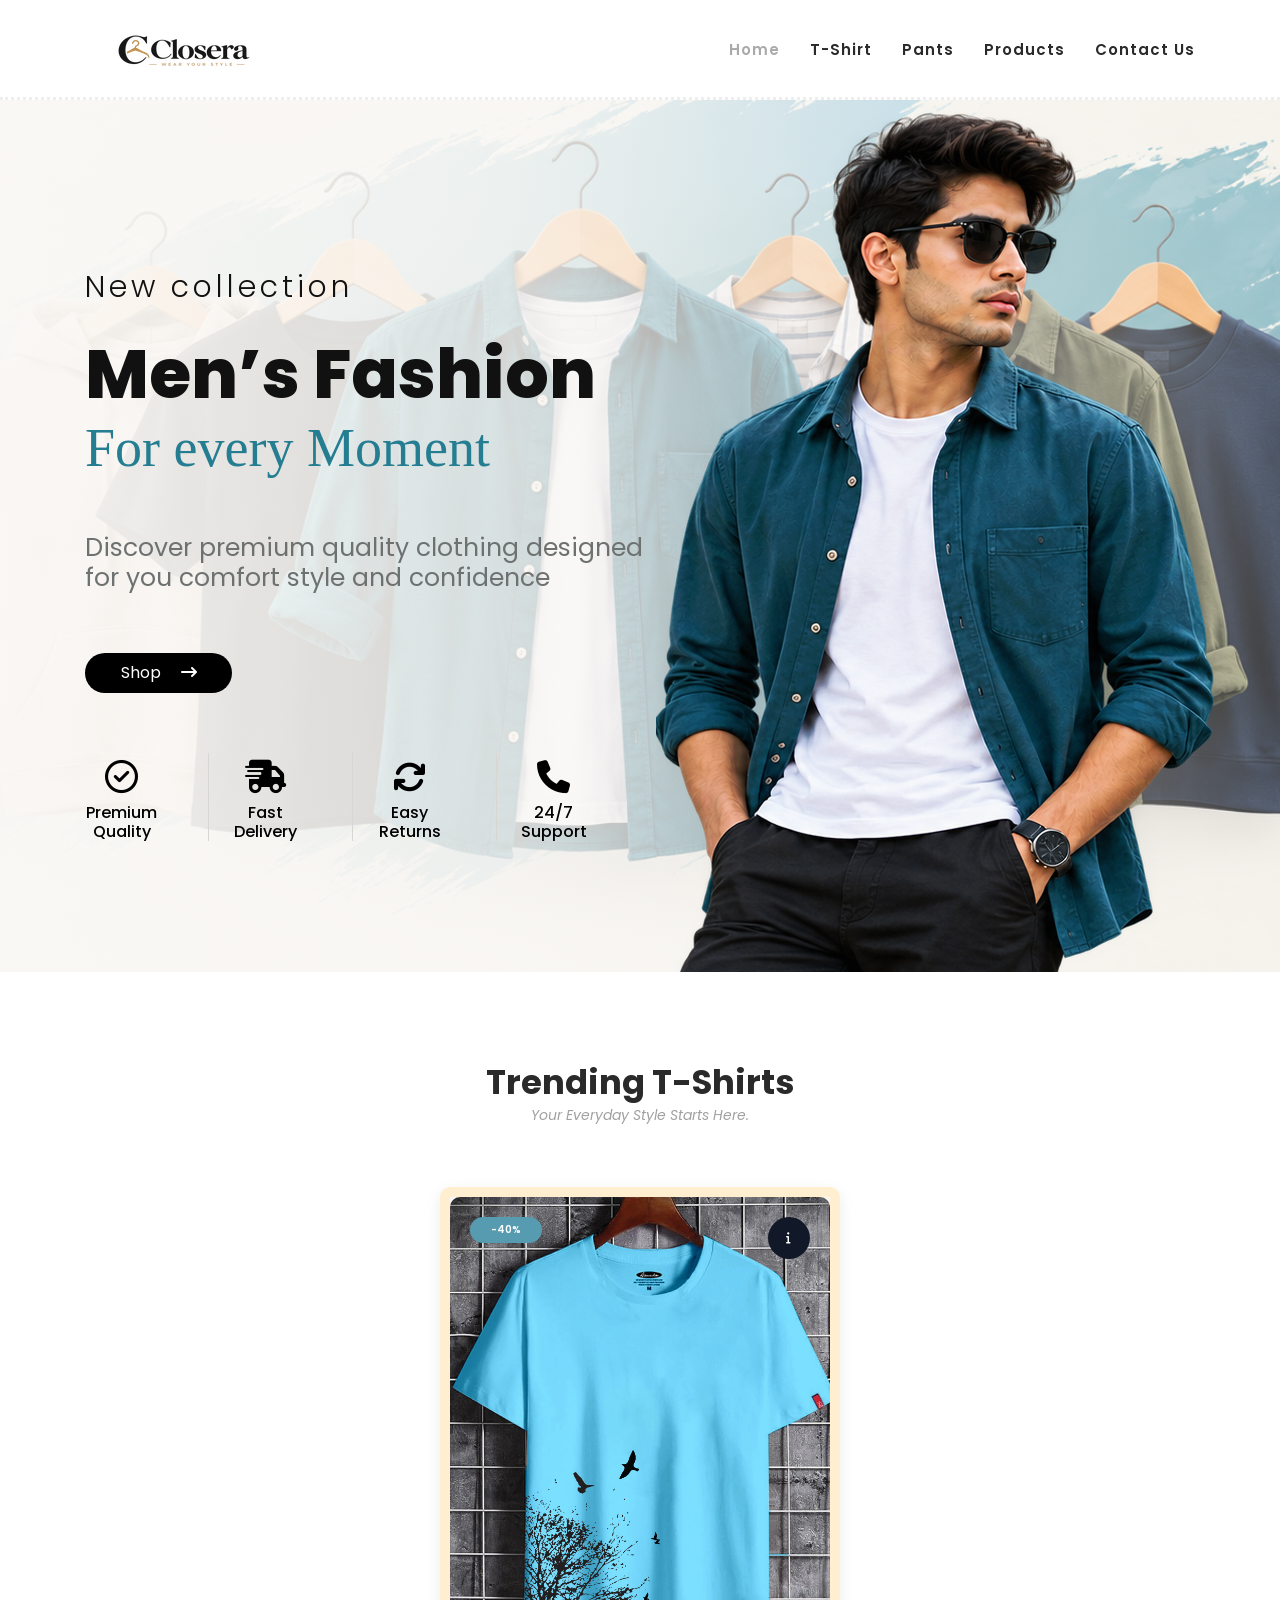
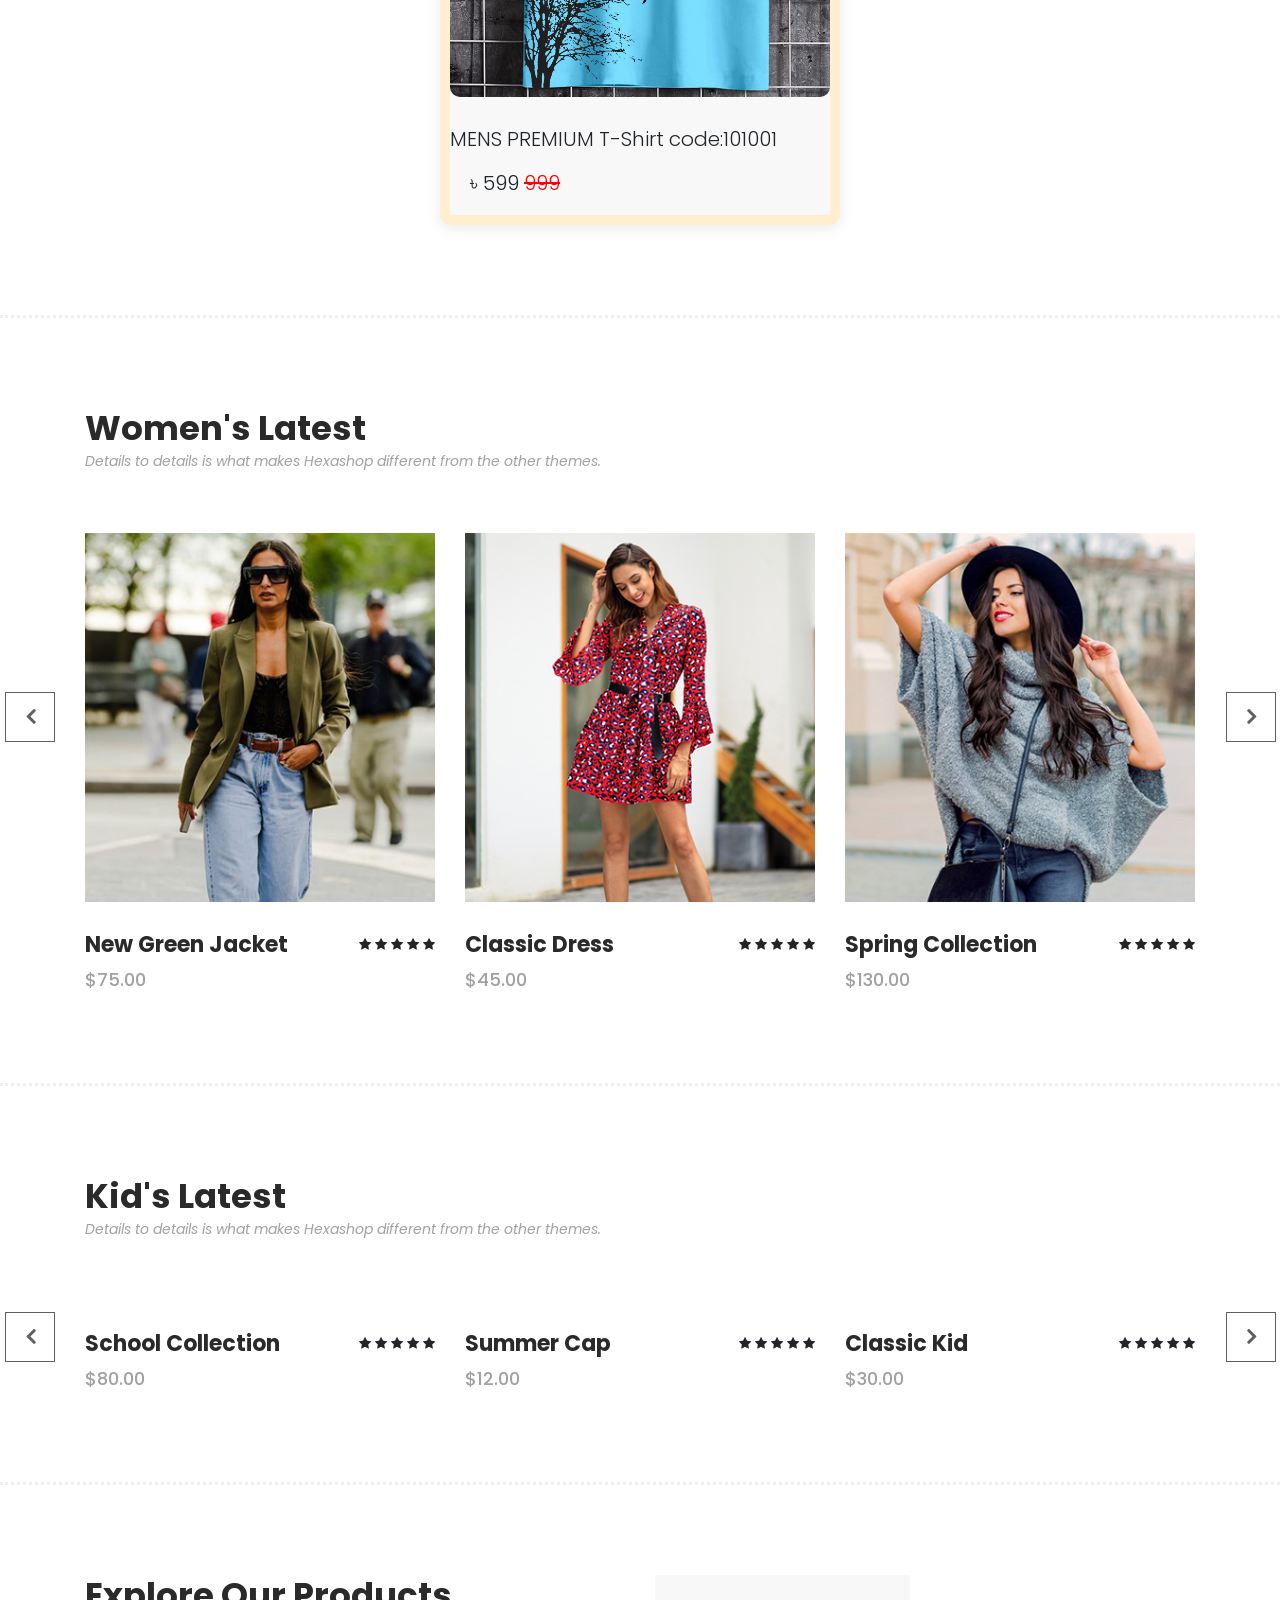
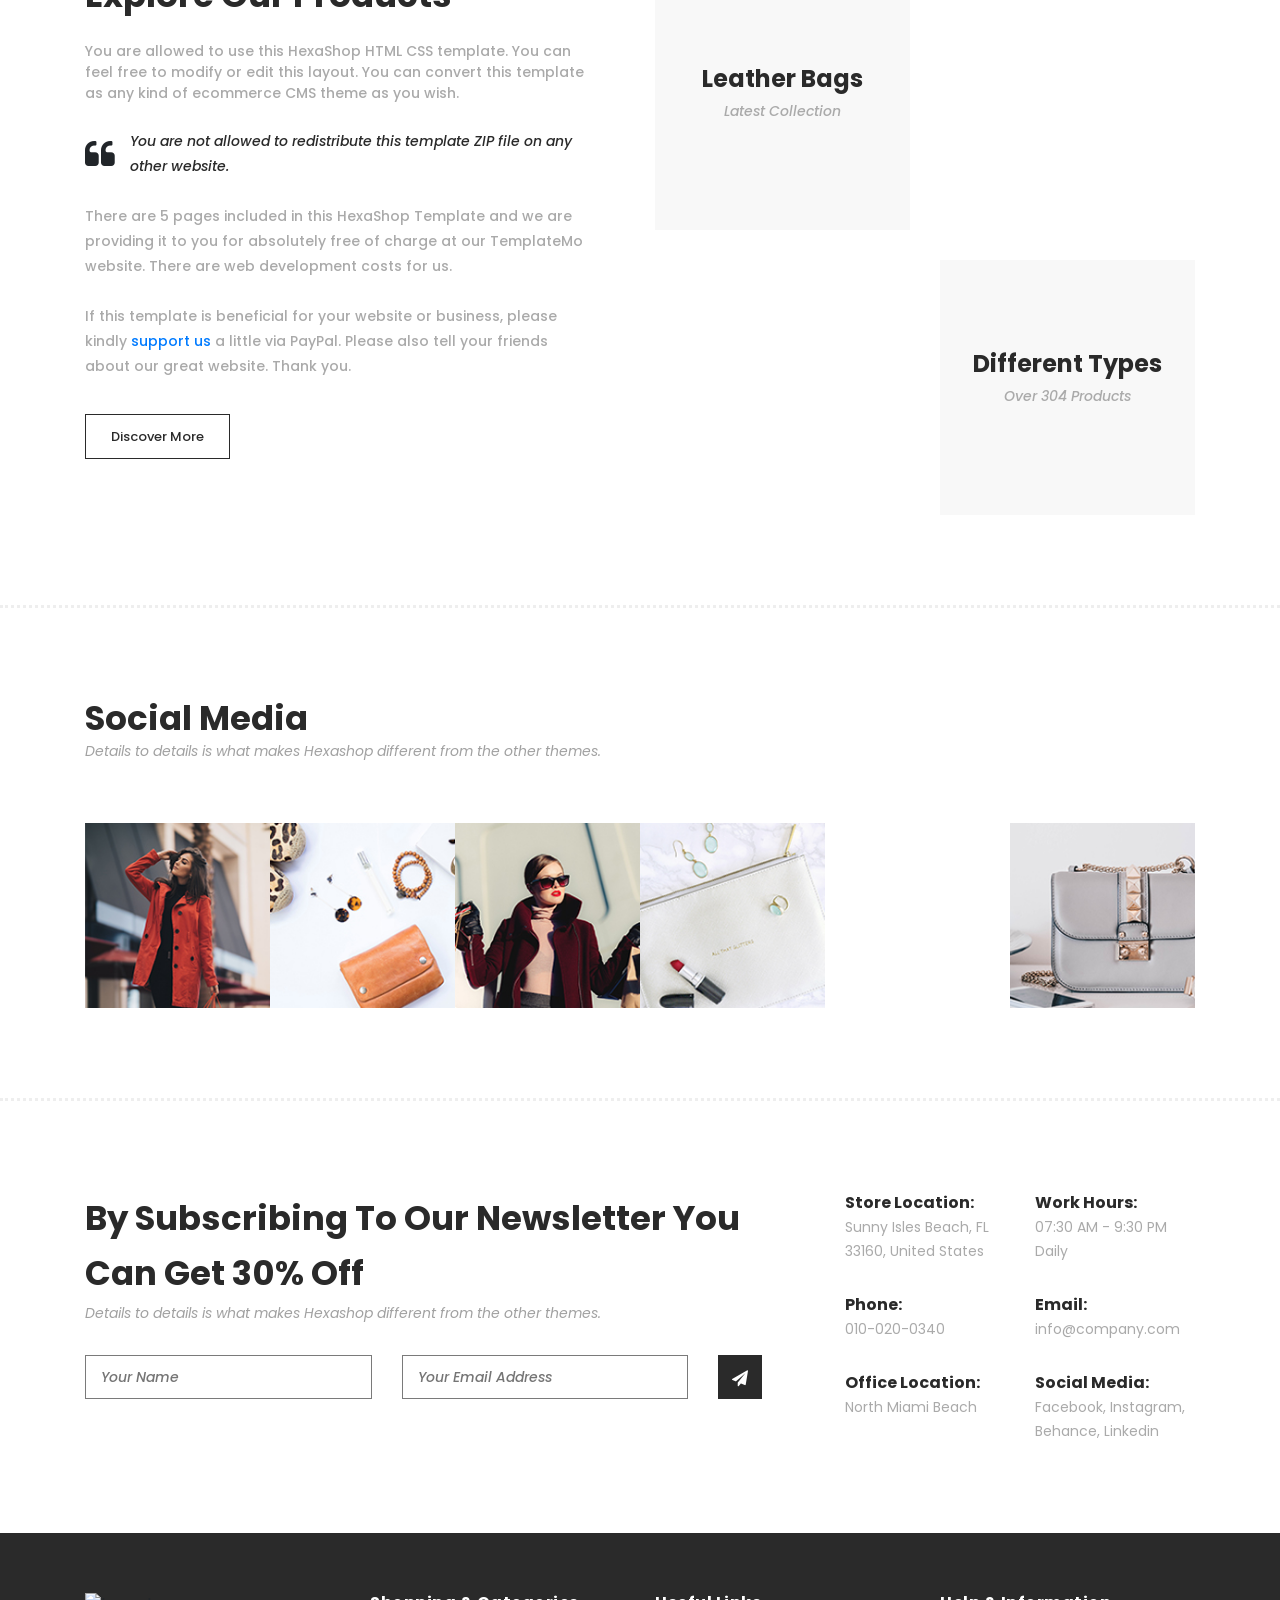
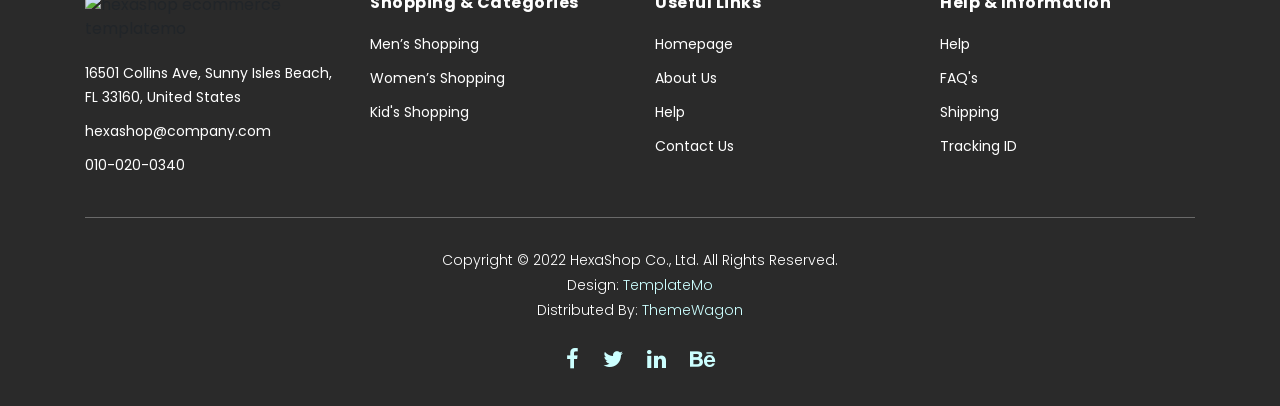
==== commit 01e00a5d: "con" ====
--- a/index.html
+++ b/index.html
@@ -1,19 +1,17 @@
 <!DOCTYPE html>
 <html lang="en">
 
-  <head>
+<head>
 
     <meta charset="utf-8">
     <meta name="viewport" content="width=device-width, initial-scale=1, shrink-to-fit=no">
     <meta name="description" content="">
     <meta name="author" content="">
-    <link href="https://fonts.googleapis.com/css?family=Poppins:100,200,300,400,500,600,700,800,900&display=swap" rel="stylesheet">
+    <link href="https://fonts.googleapis.com/css?family=Poppins:100,200,300,400,500,600,700,800,900&display=swap"
+        rel="stylesheet">
 
     <title>Hexashop Ecommerce HTML CSS Template</title>
-<link
-  rel="stylesheet"
-  href="https://cdnjs.cloudflare.com/ajax/libs/font-awesome/6.7.2/css/all.min.css"
-/>
+    <link rel="stylesheet" href="https://cdnjs.cloudflare.com/ajax/libs/font-awesome/6.7.2/css/all.min.css" />
 
     <!-- Additional CSS Files -->
     <link rel="stylesheet" type="text/css" href="assets/css/bootstrap.min.css">
@@ -26,10 +24,10 @@
 
     <link rel="stylesheet" href="assets/css/lightbox.css">
 
-    </head>
-    
-    <body>
-    
+</head>
+
+<body>
+
     <!-- ***** Preloader Start ***** -->
     <div id="preloader">
         <div class="jumper">
@@ -37,10 +35,10 @@
             <div></div>
             <div></div>
         </div>
-    </div>  
+    </div>
     <!-- ***** Preloader End ***** -->
-    
-    
+
+
     <!-- ***** Header Area Start ***** -->
     <header class="header-area header-sticky">
         <div class="container">
@@ -58,8 +56,8 @@
                             <li class="scroll-to-section"><a href="#men">T-shirt</a></li>
                             <li class="scroll-to-section"><a href="#women">Pants</a></li>
                             <li><a href="products.html">Products</a></li>
-                             <li><a href="contact.html">Contact Us</a></li>
-                        </ul>        
+                            <li><a href="contact.html">Contact Us</a></li>
+                        </ul>
                         <a class='menu-trigger'>
                             <span>Menu</span>
                         </a>
@@ -77,33 +75,34 @@
                     <p>New collection</p>
                     <h1>Men’s Fashion</h1>
                     <h4>For every Moment</h4>
-                    <h6>Discover premium quality clothing designed for you comfort  style and confidence  </h6>
-                   <a href="products.html"> <button> Shop  <span><i class="fa-solid fa-arrow-right-long"></i></span> </button></a>
+                    <h6>Discover premium quality clothing designed for you comfort style and confidence </h6>
+                    <a href="products.html"> <button> Shop <span><i class="fa-solid fa-arrow-right-long"></i></span>
+                        </button></a>
                     <div class="sarvisDiv">
                         <div class="primiam">
-                           <div> <i class="fa-regular fa-circle-check"></i></div>
+                            <div> <i class="fa-regular fa-circle-check"></i></div>
                             <h5>Premium Quality</h5>
                         </div>
                         <div class="primiam">
-                           <div> <i class="fa-solid fa-truck-fast"></i></div>
+                            <div> <i class="fa-solid fa-truck-fast"></i></div>
                             <h5>Fast Delivery</h5>
                         </div>
                         <div class="primiam">
-                           <div> <i class="fa-solid fa-arrows-rotate"></i></div>
+                            <div> <i class="fa-solid fa-arrows-rotate"></i></div>
                             <h5>Easy Returns</h5>
                         </div>
                         <div class="primiam lestPri">
-                           <div> <i class="fa-solid fa-phone"></i></div>
+                            <div> <i class="fa-solid fa-phone"></i></div>
                             <h5>24/7 Support</h5>
                         </div>
-                    </div>    
-                </div>  
+                    </div>
+                </div>
                 <div class="col-lg-6"><img src="assets/images/new1.png" alt=""></div>
-                
+
             </div>
         </div>
     </section>
-   
+
 
     <!-- ***** Men Area Starts ***** -->
     <section class="section" id="men">
@@ -121,13 +120,18 @@
             <div class="row">
                 <div class="col-lg-12 customiz_tshirt">
                     <div class="single_tshirt">
-                         <div class="Off">-40%</div>
+                        <div class="Off">-40%</div>
+                        <div class="Off2"><i class="fa-solid fa-info"></i></div>
+                        <div class="Order_button"><a
+                                href="https://wa.me/8801XXXXXXXXX?text=MENS%20PREMIUM%20T-Shirt%20কোড%3A%20101001%0Aআপনার%20ডেলিভারির%20ঠিকানা%20লিখুন"
+                                target="_blank" class="Order_button">
+                               Order Now
+                            </a></div>
                         <div class="Off_div">
-                            
                             <img src="assets/images/p1.png" alt="MENS PREMIUM T-Shirt">
                         </div>
                         <h2>MENS PREMIUM T-Shirt code:101001</h2>
-                        <h3>599 <span>999</span> </h3>
+                        <h3> ৳ 599 <span>999</span> </h3>
                     </div>
 
 
@@ -173,7 +177,8 @@
                                         <ul>
                                             <li><a href="single-product.html"><i class="fa fa-eye"></i></a></li>
                                             <li><a href="single-product.html"><i class="fa fa-star"></i></a></li>
-                                            <li><a href="single-product.html"><i class="fa fa-shopping-cart"></i></a></li>
+                                            <li><a href="single-product.html"><i class="fa fa-shopping-cart"></i></a>
+                                            </li>
                                         </ul>
                                     </div>
                                     <img src="assets/images/women-01.jpg" alt="">
@@ -196,7 +201,8 @@
                                         <ul>
                                             <li><a href="single-product.html"><i class="fa fa-eye"></i></a></li>
                                             <li><a href="single-product.html"><i class="fa fa-star"></i></a></li>
-                                            <li><a href="single-product.html"><i class="fa fa-shopping-cart"></i></a></li>
+                                            <li><a href="single-product.html"><i class="fa fa-shopping-cart"></i></a>
+                                            </li>
                                         </ul>
                                     </div>
                                     <img src="assets/images/women-02.jpg" alt="">
@@ -219,7 +225,8 @@
                                         <ul>
                                             <li><a href="single-product.html"><i class="fa fa-eye"></i></a></li>
                                             <li><a href="single-product.html"><i class="fa fa-star"></i></a></li>
-                                            <li><a href="single-product.html"><i class="fa fa-shopping-cart"></i></a></li>
+                                            <li><a href="single-product.html"><i class="fa fa-shopping-cart"></i></a>
+                                            </li>
                                         </ul>
                                     </div>
                                     <img src="assets/images/women-03.jpg" alt="">
@@ -242,7 +249,8 @@
                                         <ul>
                                             <li><a href="single-product.html"><i class="fa fa-eye"></i></a></li>
                                             <li><a href="single-product.html"><i class="fa fa-star"></i></a></li>
-                                            <li><a href="single-product.html"><i class="fa fa-shopping-cart"></i></a></li>
+                                            <li><a href="single-product.html"><i class="fa fa-shopping-cart"></i></a>
+                                            </li>
                                         </ul>
                                     </div>
                                     <img src="assets/images/women-01.jpg" alt="">
@@ -290,7 +298,8 @@
                                         <ul>
                                             <li><a href="single-product.html"><i class="fa fa-eye"></i></a></li>
                                             <li><a href="single-product.html"><i class="fa fa-star"></i></a></li>
-                                            <li><a href="single-product.html"><i class="fa fa-shopping-cart"></i></a></li>
+                                            <li><a href="single-product.html"><i class="fa fa-shopping-cart"></i></a>
+                                            </li>
                                         </ul>
                                     </div>
                                     <img src="assets/images/kid-01.jpg" alt="">
@@ -313,7 +322,8 @@
                                         <ul>
                                             <li><a href="single-product.html"><i class="fa fa-eye"></i></a></li>
                                             <li><a href="single-product.html"><i class="fa fa-star"></i></a></li>
-                                            <li><a href="single-product.html"><i class="fa fa-shopping-cart"></i></a></li>
+                                            <li><a href="single-product.html"><i class="fa fa-shopping-cart"></i></a>
+                                            </li>
                                         </ul>
                                     </div>
                                     <img src="assets/images/kid-02.jpg" alt="">
@@ -336,7 +346,8 @@
                                         <ul>
                                             <li><a href="single-product.html"><i class="fa fa-eye"></i></a></li>
                                             <li><a href="single-product.html"><i class="fa fa-star"></i></a></li>
-                                            <li><a href="single-product.html"><i class="fa fa-shopping-cart"></i></a></li>
+                                            <li><a href="single-product.html"><i class="fa fa-shopping-cart"></i></a>
+                                            </li>
                                         </ul>
                                     </div>
                                     <img src="assets/images/kid-03.jpg" alt="">
@@ -359,7 +370,8 @@
                                         <ul>
                                             <li><a href="single-product.html"><i class="fa fa-eye"></i></a></li>
                                             <li><a href="single-product.html"><i class="fa fa-star"></i></a></li>
-                                            <li><a href="single-product.html"><i class="fa fa-shopping-cart"></i></a></li>
+                                            <li><a href="single-product.html"><i class="fa fa-shopping-cart"></i></a>
+                                            </li>
                                         </ul>
                                     </div>
                                     <img src="assets/images/kid-01.jpg" alt="">
@@ -391,12 +403,19 @@
                 <div class="col-lg-6">
                     <div class="left-content">
                         <h2>Explore Our Products</h2>
-                        <span>You are allowed to use this HexaShop HTML CSS template. You can feel free to modify or edit this layout. You can convert this template as any kind of ecommerce CMS theme as you wish.</span>
+                        <span>You are allowed to use this HexaShop HTML CSS template. You can feel free to modify or
+                            edit this layout. You can convert this template as any kind of ecommerce CMS theme as you
+                            wish.</span>
                         <div class="quote">
-                            <i class="fa fa-quote-left"></i><p>You are not allowed to redistribute this template ZIP file on any other website.</p>
-                        </div>
-                        <p>There are 5 pages included in this HexaShop Template and we are providing it to you for absolutely free of charge at our TemplateMo website. There are web development costs for us.</p>
-                        <p>If this template is beneficial for your website or business, please kindly <a rel="nofollow" href="https://paypal.me/templatemo" target="_blank">support us</a> a little via PayPal. Please also tell your friends about our great website. Thank you.</p>
+                            <i class="fa fa-quote-left"></i>
+                            <p>You are not allowed to redistribute this template ZIP file on any other website.</p>
+                        </div>
+                        <p>There are 5 pages included in this HexaShop Template and we are providing it to you for
+                            absolutely free of charge at our TemplateMo website. There are web development costs for us.
+                        </p>
+                        <p>If this template is beneficial for your website or business, please kindly <a rel="nofollow"
+                                href="https://paypal.me/templatemo" target="_blank">support us</a> a little via PayPal.
+                            Please also tell your friends about our great website. Thank you.</p>
                         <div class="main-border-button">
                             <a href="products.html">Discover More</a>
                         </div>
@@ -531,21 +550,23 @@
                     </div>
                     <form id="subscribe" action="" method="get">
                         <div class="row">
-                          <div class="col-lg-5">
-                            <fieldset>
-                              <input name="name" type="text" id="name" placeholder="Your Name" required="">
-                            </fieldset>
-                          </div>
-                          <div class="col-lg-5">
-                            <fieldset>
-                              <input name="email" type="text" id="email" pattern="[^ @]*@[^ @]*" placeholder="Your Email Address" required="">
-                            </fieldset>
-                          </div>
-                          <div class="col-lg-2">
-                            <fieldset>
-                              <button type="submit" id="form-submit" class="main-dark-button"><i class="fa fa-paper-plane"></i></button>
-                            </fieldset>
-                          </div>
+                            <div class="col-lg-5">
+                                <fieldset>
+                                    <input name="name" type="text" id="name" placeholder="Your Name" required="">
+                                </fieldset>
+                            </div>
+                            <div class="col-lg-5">
+                                <fieldset>
+                                    <input name="email" type="text" id="email" pattern="[^ @]*@[^ @]*"
+                                        placeholder="Your Email Address" required="">
+                                </fieldset>
+                            </div>
+                            <div class="col-lg-2">
+                                <fieldset>
+                                    <button type="submit" id="form-submit" class="main-dark-button"><i
+                                            class="fa fa-paper-plane"></i></button>
+                                </fieldset>
+                            </div>
                         </div>
                     </form>
                 </div>
@@ -562,7 +583,8 @@
                             <ul>
                                 <li>Work Hours:<br><span>07:30 AM - 9:30 PM Daily</span></li>
                                 <li>Email:<br><span>info@company.com</span></li>
-                                <li>Social Media:<br><span><a href="#">Facebook</a>, <a href="#">Instagram</a>, <a href="#">Behance</a>, <a href="#">Linkedin</a></span></li>
+                                <li>Social Media:<br><span><a href="#">Facebook</a>, <a href="#">Instagram</a>, <a
+                                            href="#">Behance</a>, <a href="#">Linkedin</a></span></li>
                             </ul>
                         </div>
                     </div>
@@ -571,7 +593,7 @@
         </div>
     </div>
     <!-- ***** Subscribe Area Ends ***** -->
-    
+
     <!-- ***** Footer Start ***** -->
     <footer>
         <div class="container">
@@ -616,11 +638,14 @@
                 </div>
                 <div class="col-lg-12">
                     <div class="under-footer">
-                        <p>Copyright © 2022 HexaShop Co., Ltd. All Rights Reserved. 
-                        
-                        <br>Design: <a href="https://templatemo.com" target="_parent" title="free css templates">TemplateMo</a>
-
-                        <br>Distributed By: <a href="https://themewagon.com" target="_blank" title="free & premium responsive templates">ThemeWagon</a></p>
+                        <p>Copyright © 2022 HexaShop Co., Ltd. All Rights Reserved.
+
+                            <br>Design: <a href="https://templatemo.com" target="_parent"
+                                title="free css templates">TemplateMo</a>
+
+                            <br>Distributed By: <a href="https://themewagon.com" target="_blank"
+                                title="free & premium responsive templates">ThemeWagon</a>
+                        </p>
                         <ul>
                             <li><a href="#"><i class="fa fa-facebook"></i></a></li>
                             <li><a href="#"><i class="fa fa-twitter"></i></a></li>
@@ -632,7 +657,7 @@
             </div>
         </div>
     </footer>
-    
+
 
     <!-- jQuery -->
     <script src="assets/js/jquery-2.1.0.min.js"></script>
@@ -648,31 +673,32 @@
     <script src="assets/js/scrollreveal.min.js"></script>
     <script src="assets/js/waypoints.min.js"></script>
     <script src="assets/js/jquery.counterup.min.js"></script>
-    <script src="assets/js/imgfix.min.js"></script> 
-    <script src="assets/js/slick.js"></script> 
-    <script src="assets/js/lightbox.js"></script> 
-    <script src="assets/js/isotope.js"></script> 
-    
+    <script src="assets/js/imgfix.min.js"></script>
+    <script src="assets/js/slick.js"></script>
+    <script src="assets/js/lightbox.js"></script>
+    <script src="assets/js/isotope.js"></script>
+
     <!-- Global Init -->
     <script src="assets/js/custom.js"></script>
 
     <script>
 
-        $(function() {
+        $(function () {
             var selectedClass = "";
-            $("p").click(function(){
-            selectedClass = $(this).attr("data-rel");
-            $("#portfolio").fadeTo(50, 0.1);
-                $("#portfolio div").not("."+selectedClass).fadeOut();
-            setTimeout(function() {
-              $("."+selectedClass).fadeIn();
-              $("#portfolio").fadeTo(50, 1);
-            }, 500);
-                
+            $("p").click(function () {
+                selectedClass = $(this).attr("data-rel");
+                $("#portfolio").fadeTo(50, 0.1);
+                $("#portfolio div").not("." + selectedClass).fadeOut();
+                setTimeout(function () {
+                    $("." + selectedClass).fadeIn();
+                    $("#portfolio").fadeTo(50, 1);
+                }, 500);
+
             });
         });
 
     </script>
 
-  </body>
+</body>
+
 </html>
--- a/assets/css/templatemo-hexashop.css
+++ b/assets/css/templatemo-hexashop.css
@@ -682,21 +682,119 @@
 
 .Off {
     position: absolute;
-    top: 6px;
-    left: 12px;
+    top: 20px;
+    left: 20px;
     z-index: 100;
-    background: rgb(138, 96, 96);
-    width: 56px;
-    height: 25px;
-    border-radius: 23px;
-    color: white;
+
+    width: 72px;
+    height: 26px;
+    border-radius: 20px;
+
+    background: #579BB1;
+    color: #ffffff;
+
     display: flex;
     justify-content: center;
     align-items: center;
-}
-
+    font-size: 10px;
+    font-weight: 600;
+  
+}
+
+
+
+.Off2 {
+    position: absolute;
+    top: 20px;
+    right: 20px;
+    z-index: 100;
+
+    width: 42px;
+    height: 42px;
+    border-radius: 50%;
+
+    background: #111827;
+    color: #ffffff;
+
+    display: flex;
+    justify-content: center;
+    align-items: center;
+
+    font-size: 12px;
+    font-weight: 700;
+    letter-spacing: 0.3px;
+    transition: all 0.3s ease;
+}
+
+/* Order Button Container */
+.Order_button {
+    position: absolute;
+    bottom: -55px;
+    left: 3%;
+    z-index: 10;
+
+    width: 90%;
+    height: 42px;
+
+    opacity: 0;
+    visibility: hidden;
+
+    transition: all 0.35s ease;
+}
+
+/* Product Hover Animation */
+.single_tshirt:hover .Order_button {
+    bottom: 60px;
+    opacity: 1;
+    visibility: visible;
+}
+
+/* Order Now Link */
+.Order_button a {
+    width: 100%;
+    height: 100%;
+    border-radius: 10px;
+
+    background: #111827;
+    color: #ffffff;
+
+    display: flex;
+    justify-content: center;
+    align-items: center;
+
+    font-size: 13px;
+    font-weight: 600;
+    letter-spacing: 0.4px;
+    text-decoration: none;
+
+    box-shadow: 0 4px 12px rgba(0, 0, 0, 0.12);
+
+    transition: background 0.3s ease,
+                transform 0.3s ease,
+                box-shadow 0.3s ease;
+}
+
+/* Button Hover */
+.Order_button a:hover {
+    background: #579BB1;
+    color: #ffffff;
+    box-shadow: 0 6px 16px rgba(87, 155, 177, 0.25);
+}
+
+/* Touch Devices */
+@media (hover: none) {
+    .Order_button {
+        bottom: 10px;
+        opacity: 1;
+        visibility: visible;
+    }
+}
+.Off2:hover {
+    background: #579BB1;
+    transform: scale(1.08);
+}
 .single_tshirt h2{
-  margin-top: 20px;
+  margin-top: 30px;
   font-size: 20px;
   font-weight: 300;
 }
@@ -704,6 +802,12 @@
   margin-top: 20px;
   font-size: 20px;
   font-weight: 300;
+  padding: 0px 0px 20px 20px;
+ 
+}
+.single_tshirt h3 span{
+ color: red;
+     text-decoration: line-through;
 }
 
 
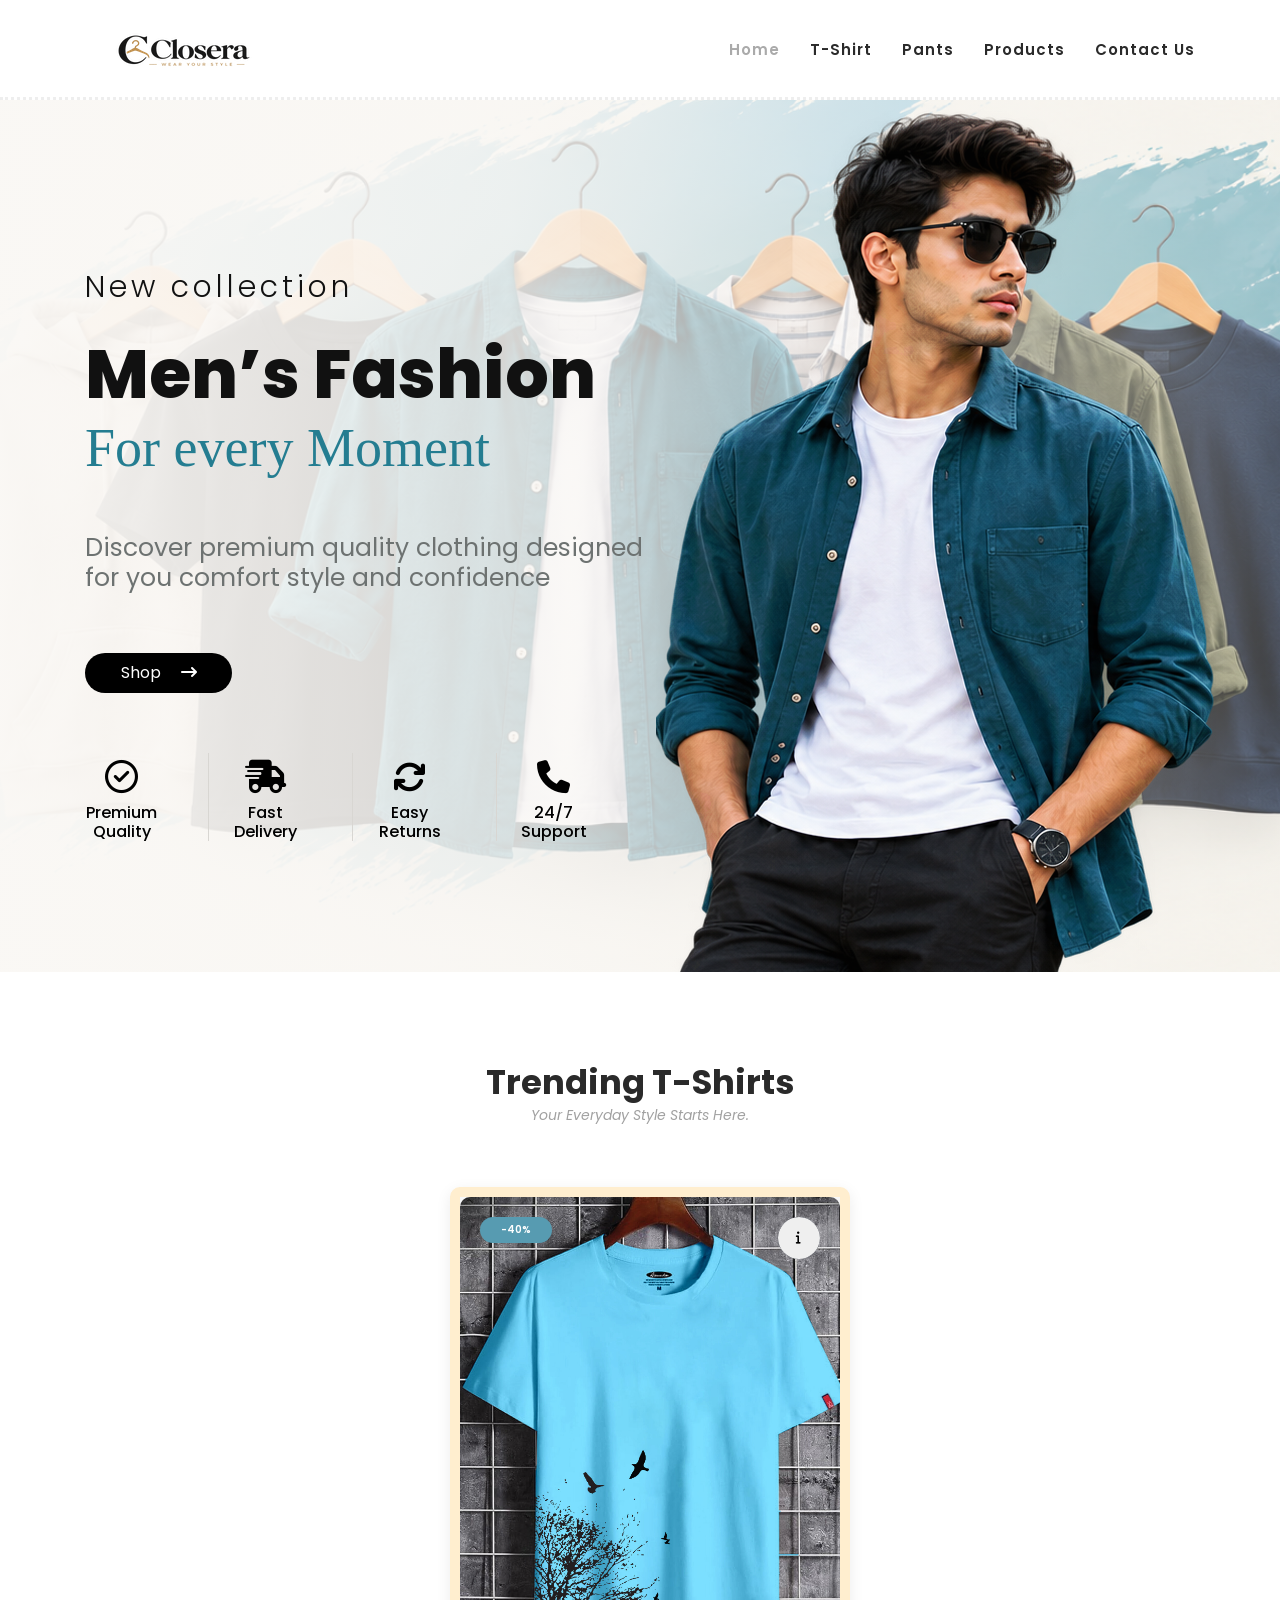
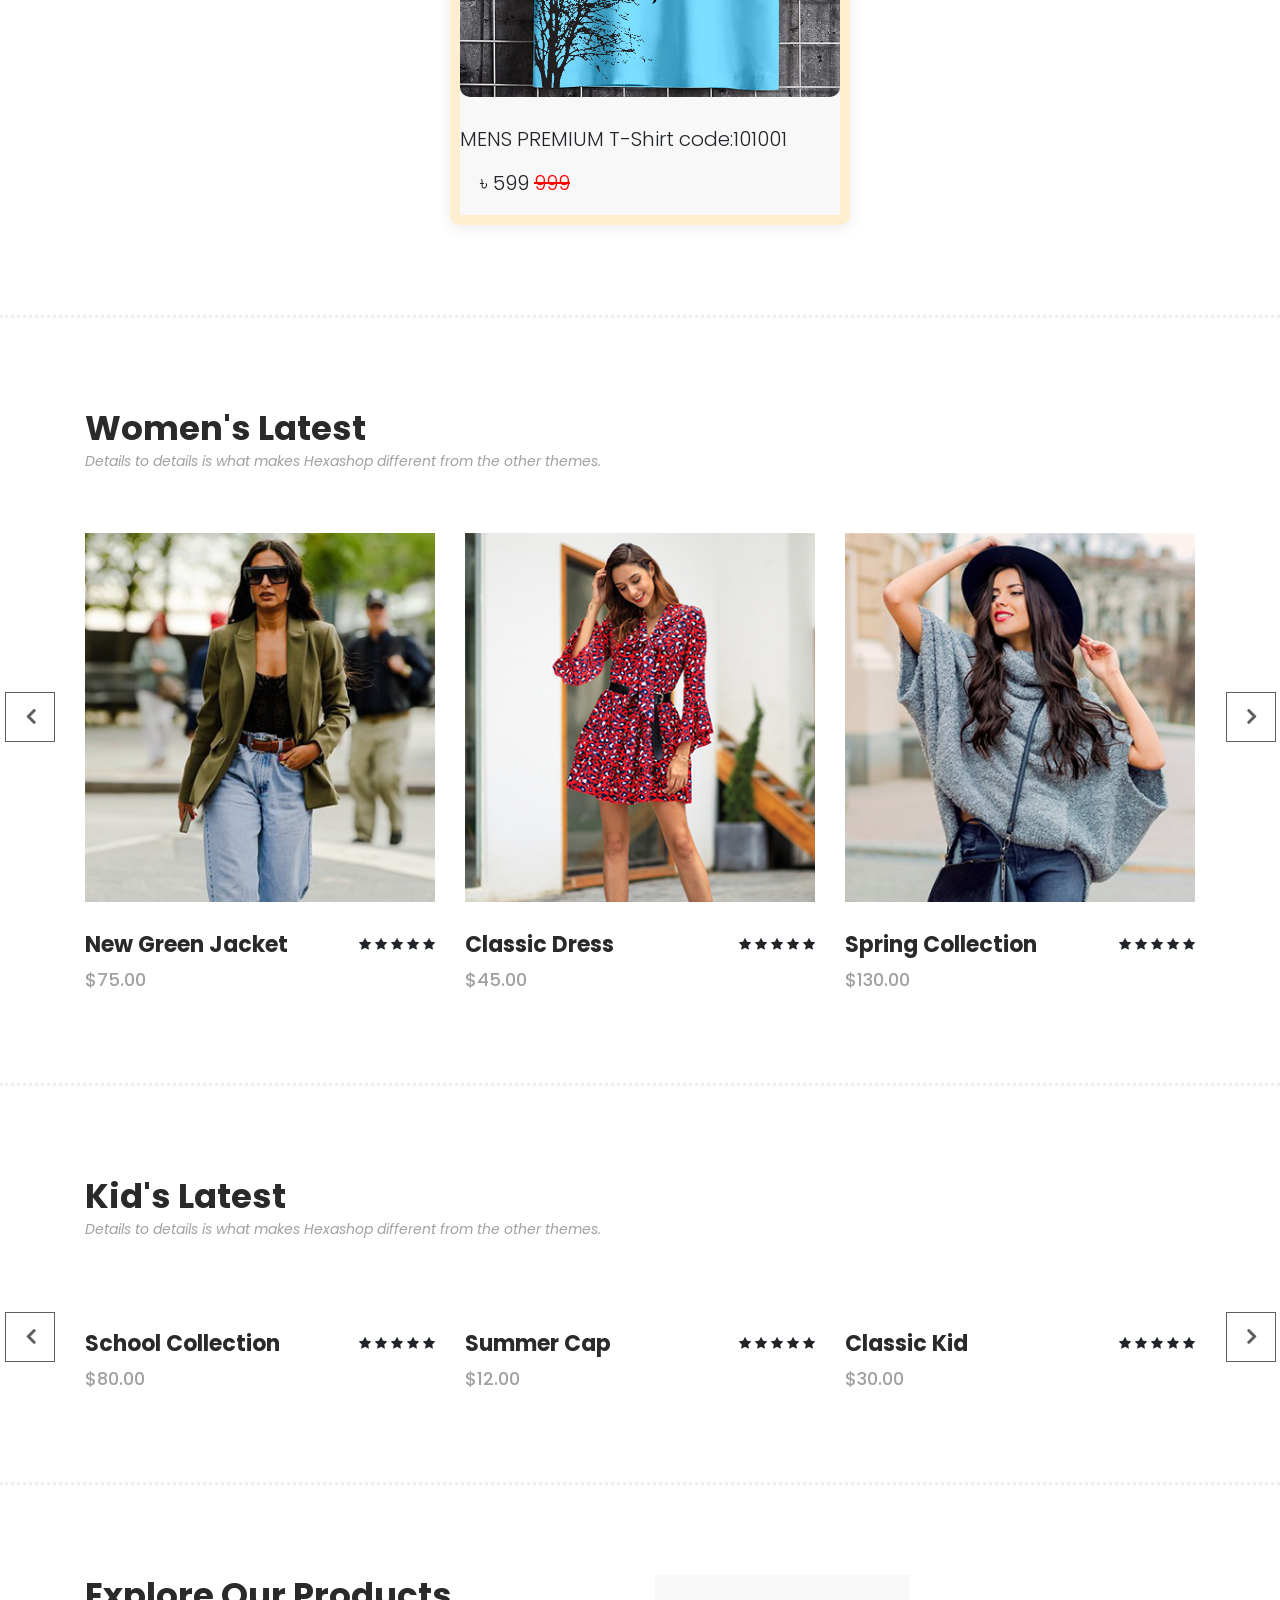
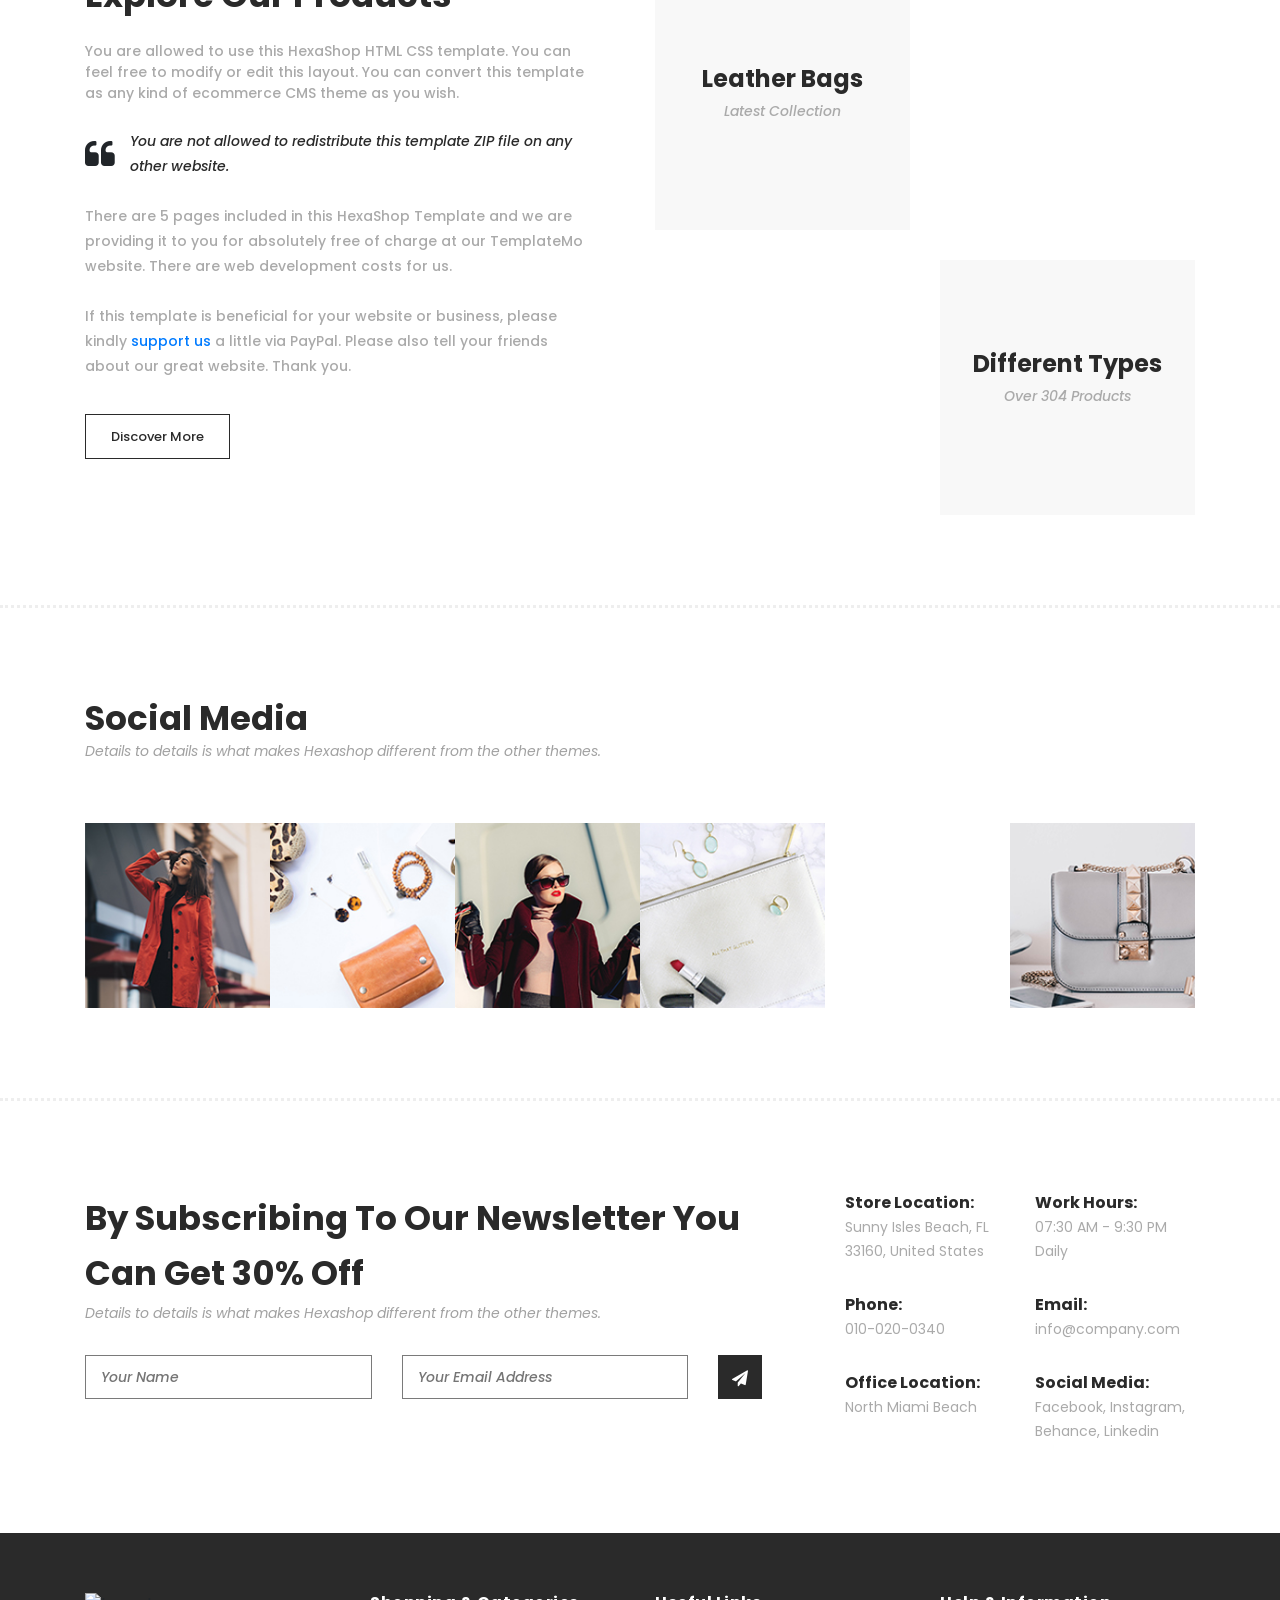
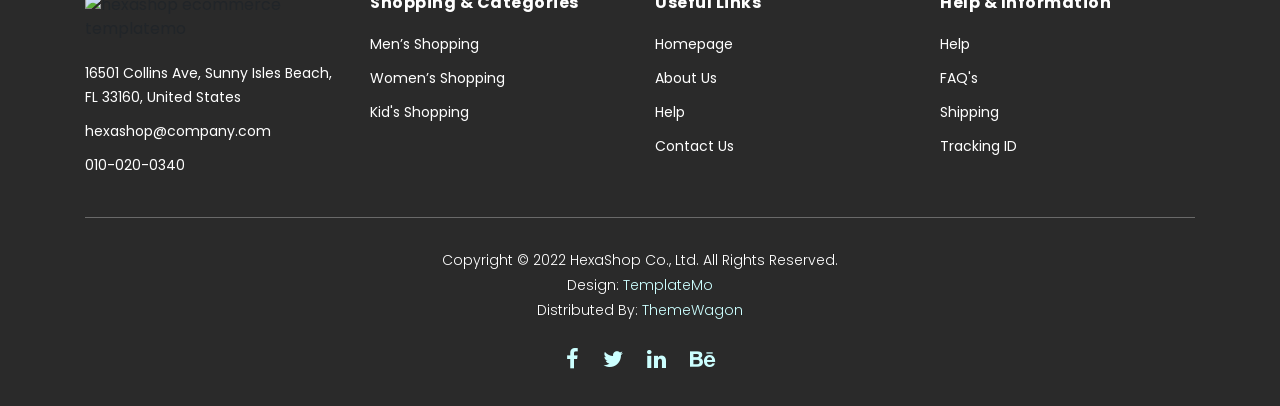
==== commit 45e2d4ee: "jai" ====
--- a/index.html
+++ b/index.html
@@ -119,9 +119,11 @@
         <div class="container-fluid">
             <div class="row">
                 <div class="col-lg-12 customiz_tshirt">
+                     <div class="ditalDiv1"></div>
                     <div class="single_tshirt">
                         <div class="Off">-40%</div>
-                        <div class="Off2"><i class="fa-solid fa-info"></i></div>
+                        <div class="Off2"><button onclick="handelDitalButton()"><i class="fa-solid fa-info"></i></button></div>
+                       
                         <div class="Order_button"><a
                                 href="https://wa.me/8801XXXXXXXXX?text=MENS%20PREMIUM%20T-Shirt%20কোড%3A%20101001%0Aআপনার%20ডেলিভারির%20ঠিকানা%20লিখুন"
                                 target="_blank" class="Order_button">
@@ -132,6 +134,7 @@
                         </div>
                         <h2>MENS PREMIUM T-Shirt code:101001</h2>
                         <h3> ৳ 599 <span>999</span> </h3>
+                        <div class="ditalDiv"></div>
                     </div>
 
 
@@ -680,25 +683,7 @@
 
     <!-- Global Init -->
     <script src="assets/js/custom.js"></script>
-
-    <script>
-
-        $(function () {
-            var selectedClass = "";
-            $("p").click(function () {
-                selectedClass = $(this).attr("data-rel");
-                $("#portfolio").fadeTo(50, 0.1);
-                $("#portfolio div").not("." + selectedClass).fadeOut();
-                setTimeout(function () {
-                    $("." + selectedClass).fadeIn();
-                    $("#portfolio").fadeTo(50, 1);
-                }, 500);
-
-            });
-        });
-
-    </script>
-
+    <script src="assets/js/script.js"></script>
 </body>
 
 </html>
--- a/assets/css/templatemo-hexashop.css
+++ b/assets/css/templatemo-hexashop.css
@@ -723,8 +723,58 @@
     font-size: 12px;
     font-weight: 700;
     letter-spacing: 0.3px;
-    transition: all 0.3s ease;
-}
+   
+    overflow: hidden;
+}
+
+.Off2 button {
+    width: 100%;
+    height: 100%;
+    border: none;
+    outline: none;
+     transition: all 0.3s ease;
+      transform: scale(1.08);
+    
+}
+.Off2 button:hover {
+    background: #579BB1;
+   
+}
+.Off2 button:active {
+    transform: scale(1.1);
+}
+
+/* --------------------------------------datldivclil img */
+
+
+
+
+
+
+
+
+
+
+
+
+
+
+
+
+
+
+
+
+
+
+
+
+
+
+
+
+
+
 
 /* Order Button Container */
 .Order_button {
@@ -743,7 +793,7 @@
 }
 
 /* Product Hover Animation */
-.single_tshirt:hover .Order_button {
+.single_tshirt:hover .Order_button  {
     bottom: 60px;
     opacity: 1;
     visibility: visible;
@@ -789,10 +839,7 @@
         visibility: visible;
     }
 }
-.Off2:hover {
-    background: #579BB1;
-    transform: scale(1.08);
-}
+
 .single_tshirt h2{
   margin-top: 30px;
   font-size: 20px;
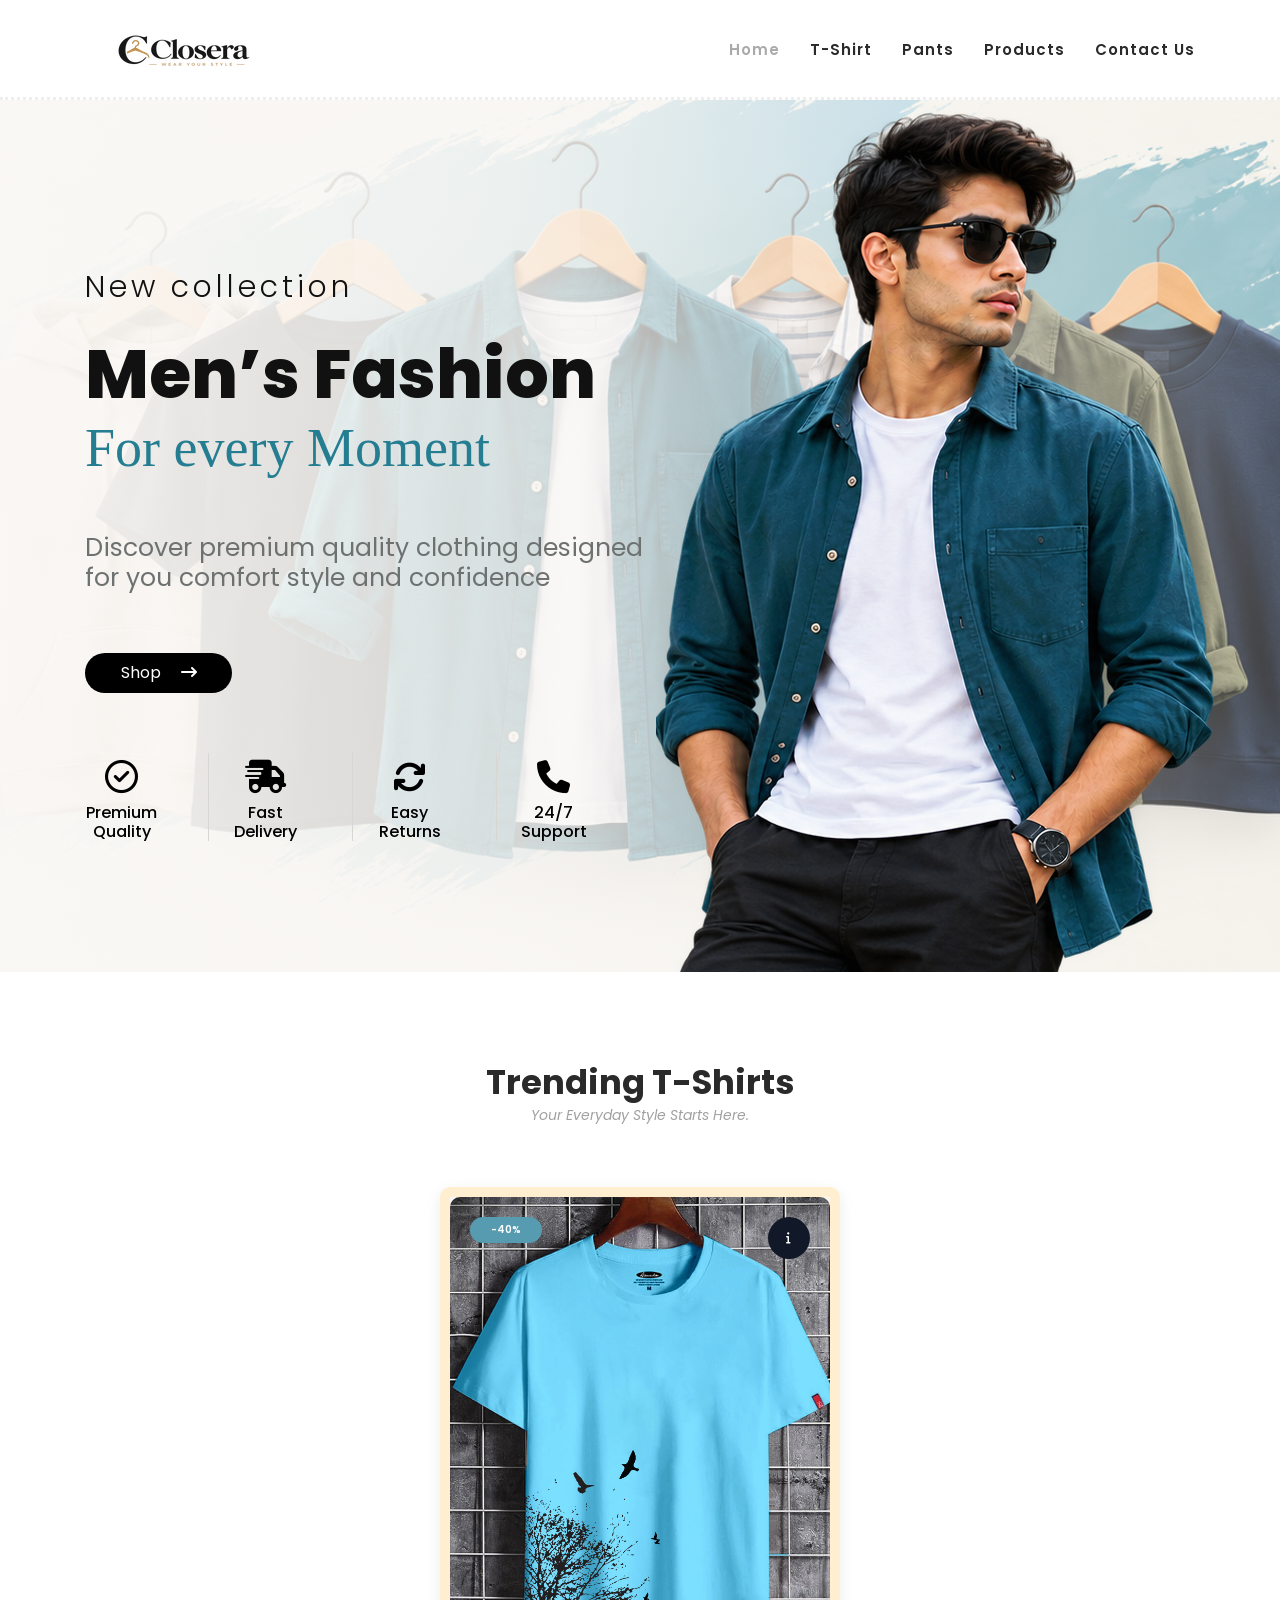
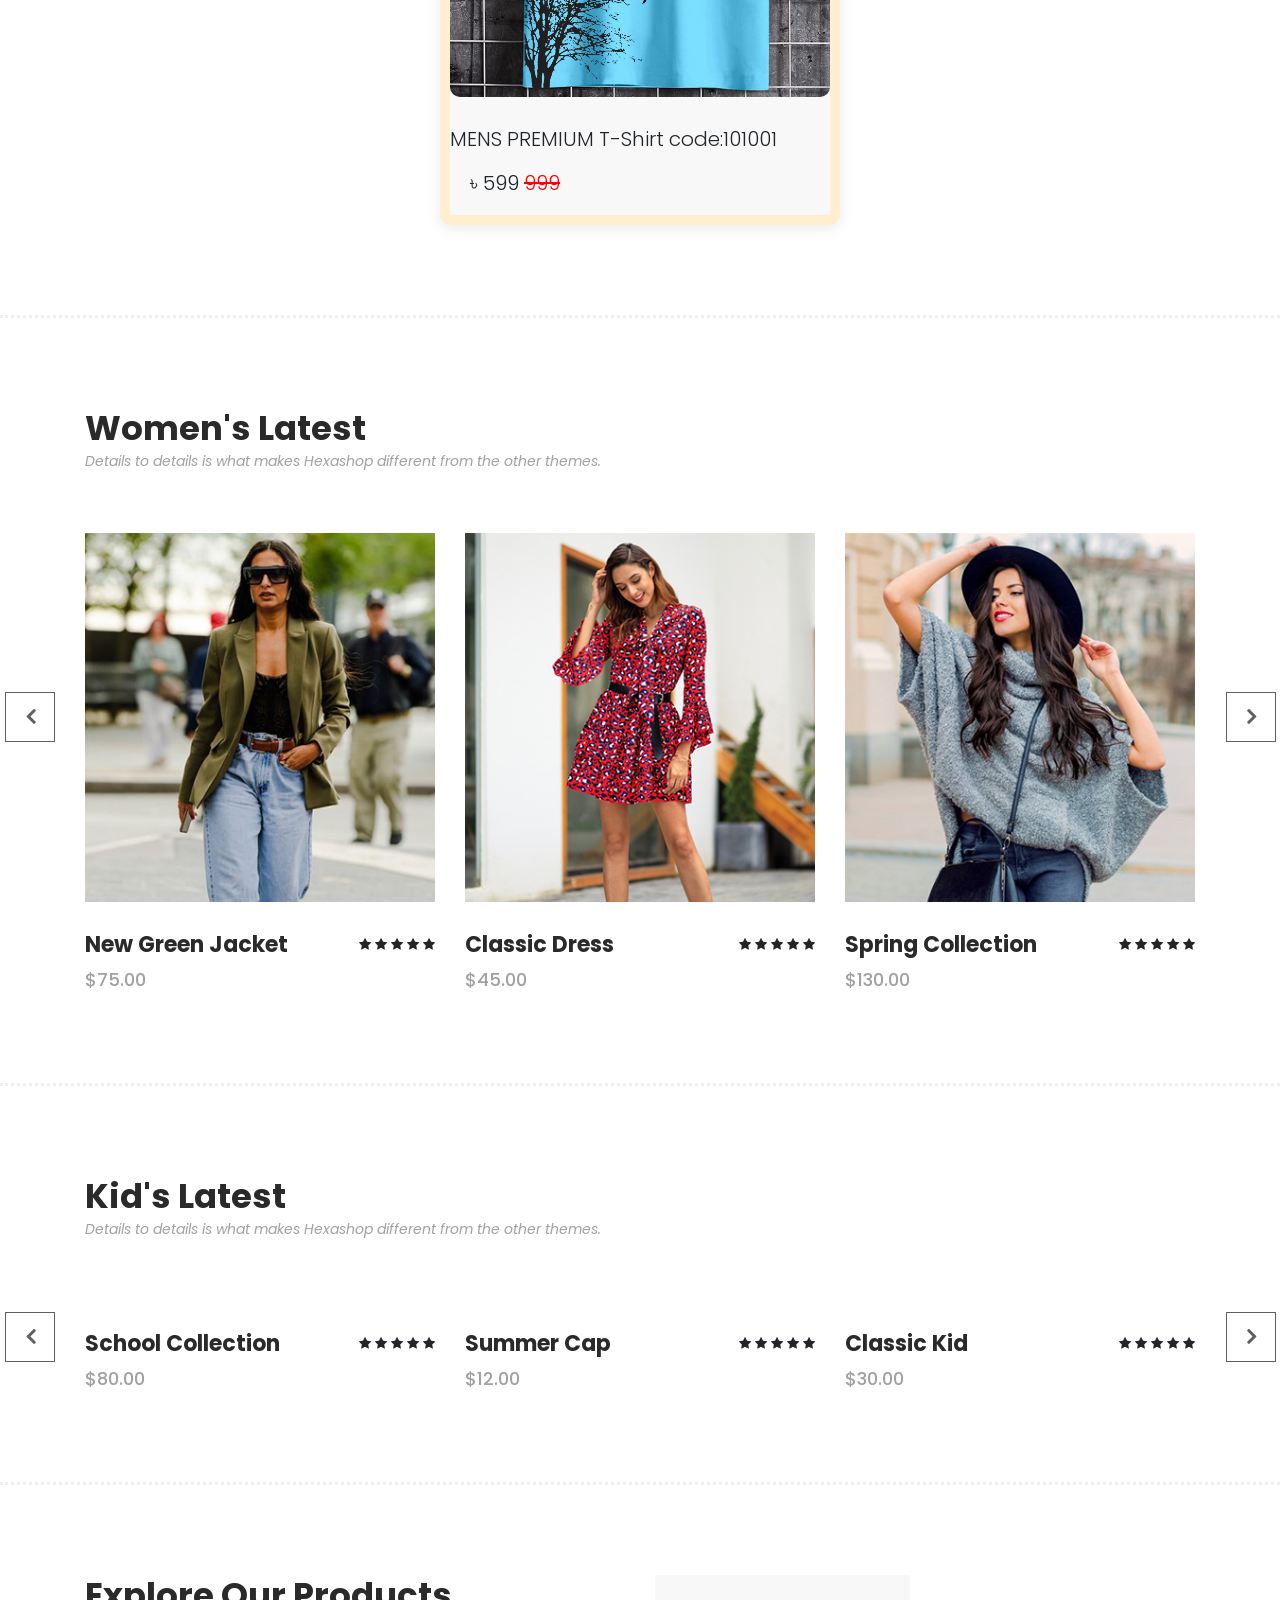
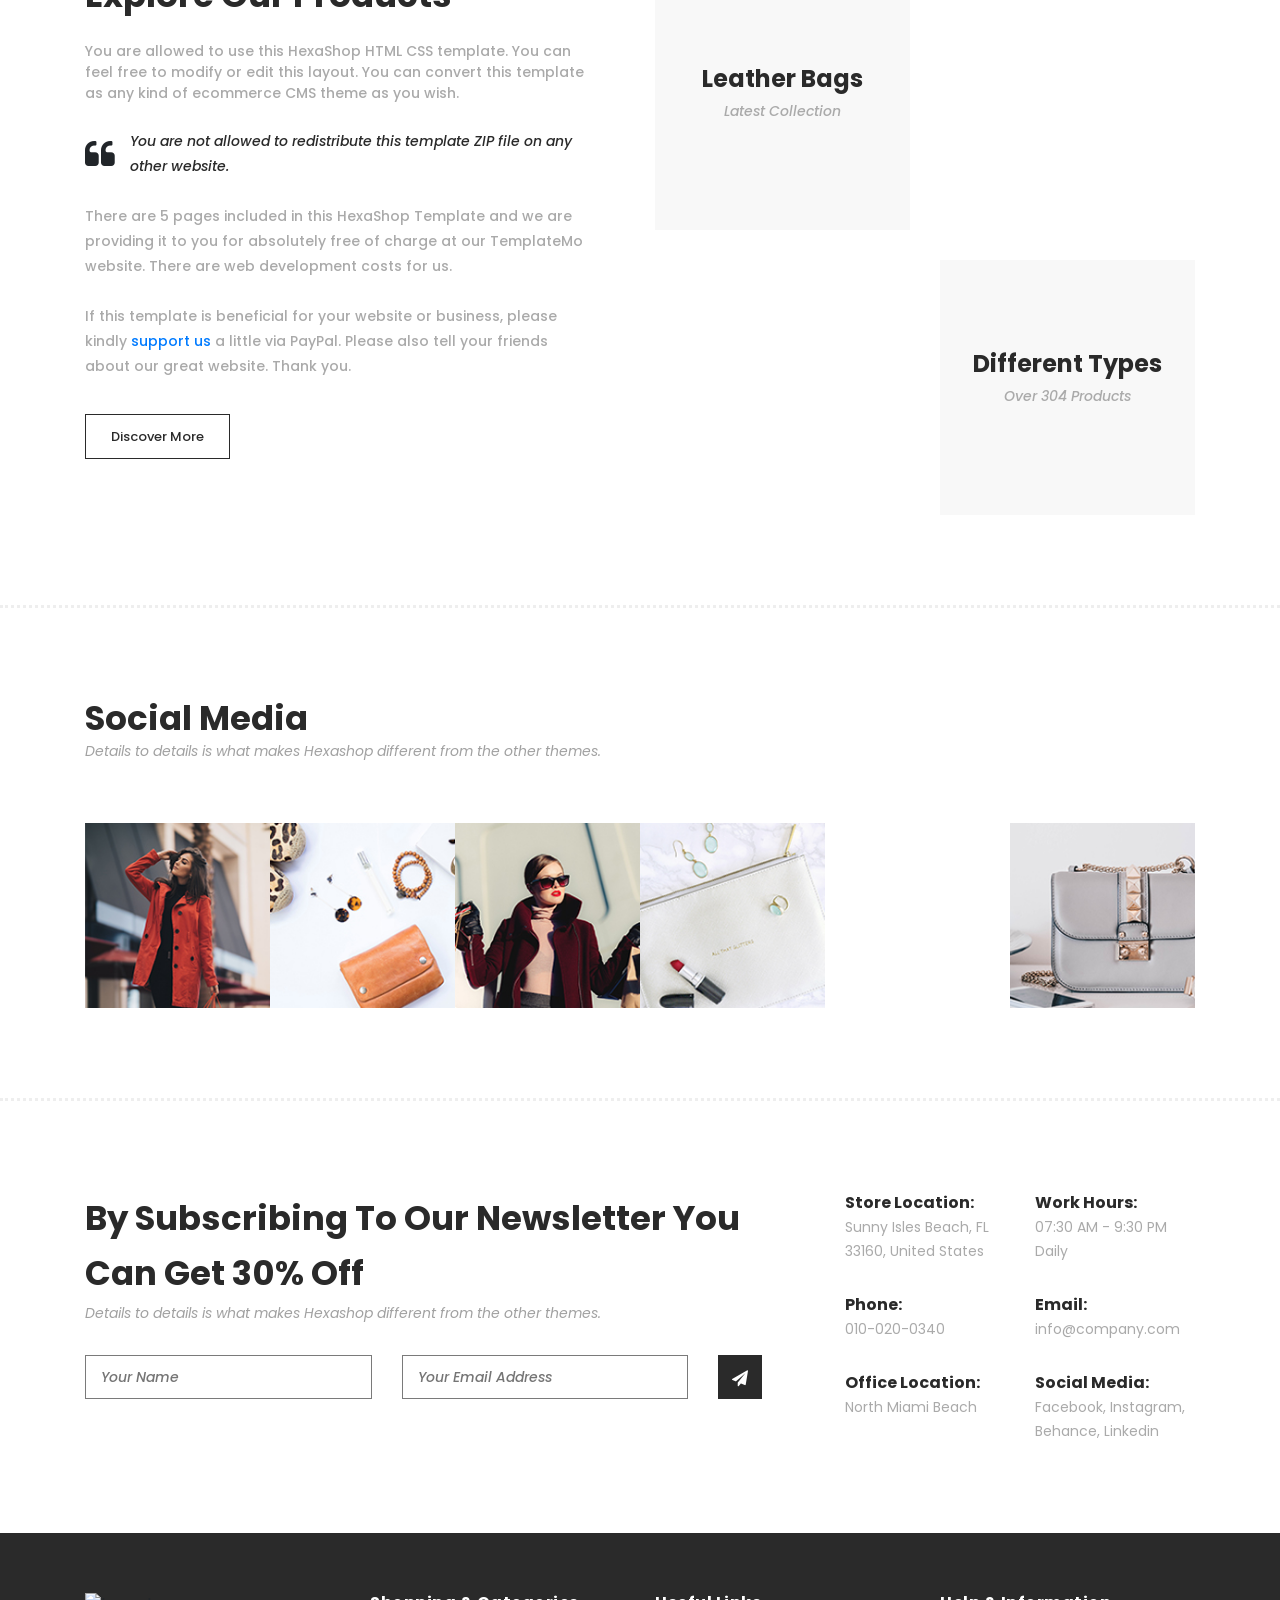
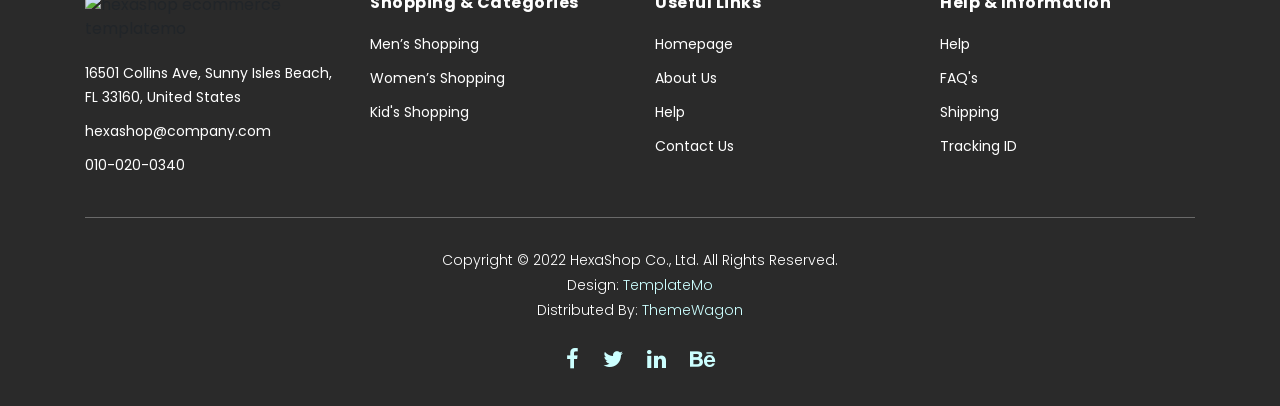
==== commit bb5c8a30: "kk" ====
--- a/index.html
+++ b/index.html
@@ -119,10 +119,10 @@
         <div class="container-fluid">
             <div class="row">
                 <div class="col-lg-12 customiz_tshirt">
-                     <div class="ditalDiv1"></div>
+                   
                     <div class="single_tshirt">
                         <div class="Off">-40%</div>
-                        <div class="Off2"><button onclick="handelDitalButton()"><i class="fa-solid fa-info"></i></button></div>
+                        <a href="single-product.html"><div class="Off2"><i class="fa-solid fa-info"></i></div></a>
                        
                         <div class="Order_button"><a
                                 href="https://wa.me/8801XXXXXXXXX?text=MENS%20PREMIUM%20T-Shirt%20কোড%3A%20101001%0Aআপনার%20ডেলিভারির%20ঠিকানা%20লিখুন"
@@ -153,8 +153,10 @@
 
                 </div>
             </div>
+            
         </div>
     </section>
+      
     <!-- ***** Men Area Ends ***** -->
 
     <!-- ***** Women Area Starts ***** -->
--- a/assets/css/templatemo-hexashop.css
+++ b/assets/css/templatemo-hexashop.css
@@ -723,24 +723,15 @@
     font-size: 12px;
     font-weight: 700;
     letter-spacing: 0.3px;
-   
+     transition: all 0.3s ease;
     overflow: hidden;
 }
 
-.Off2 button {
-    width: 100%;
-    height: 100%;
-    border: none;
-    outline: none;
-     transition: all 0.3s ease;
-      transform: scale(1.08);
-    
-}
-.Off2 button:hover {
+
+.Off2:hover {
     background: #579BB1;
-   
-}
-.Off2 button:active {
+}
+.Off2:active {
     transform: scale(1.1);
 }
 
